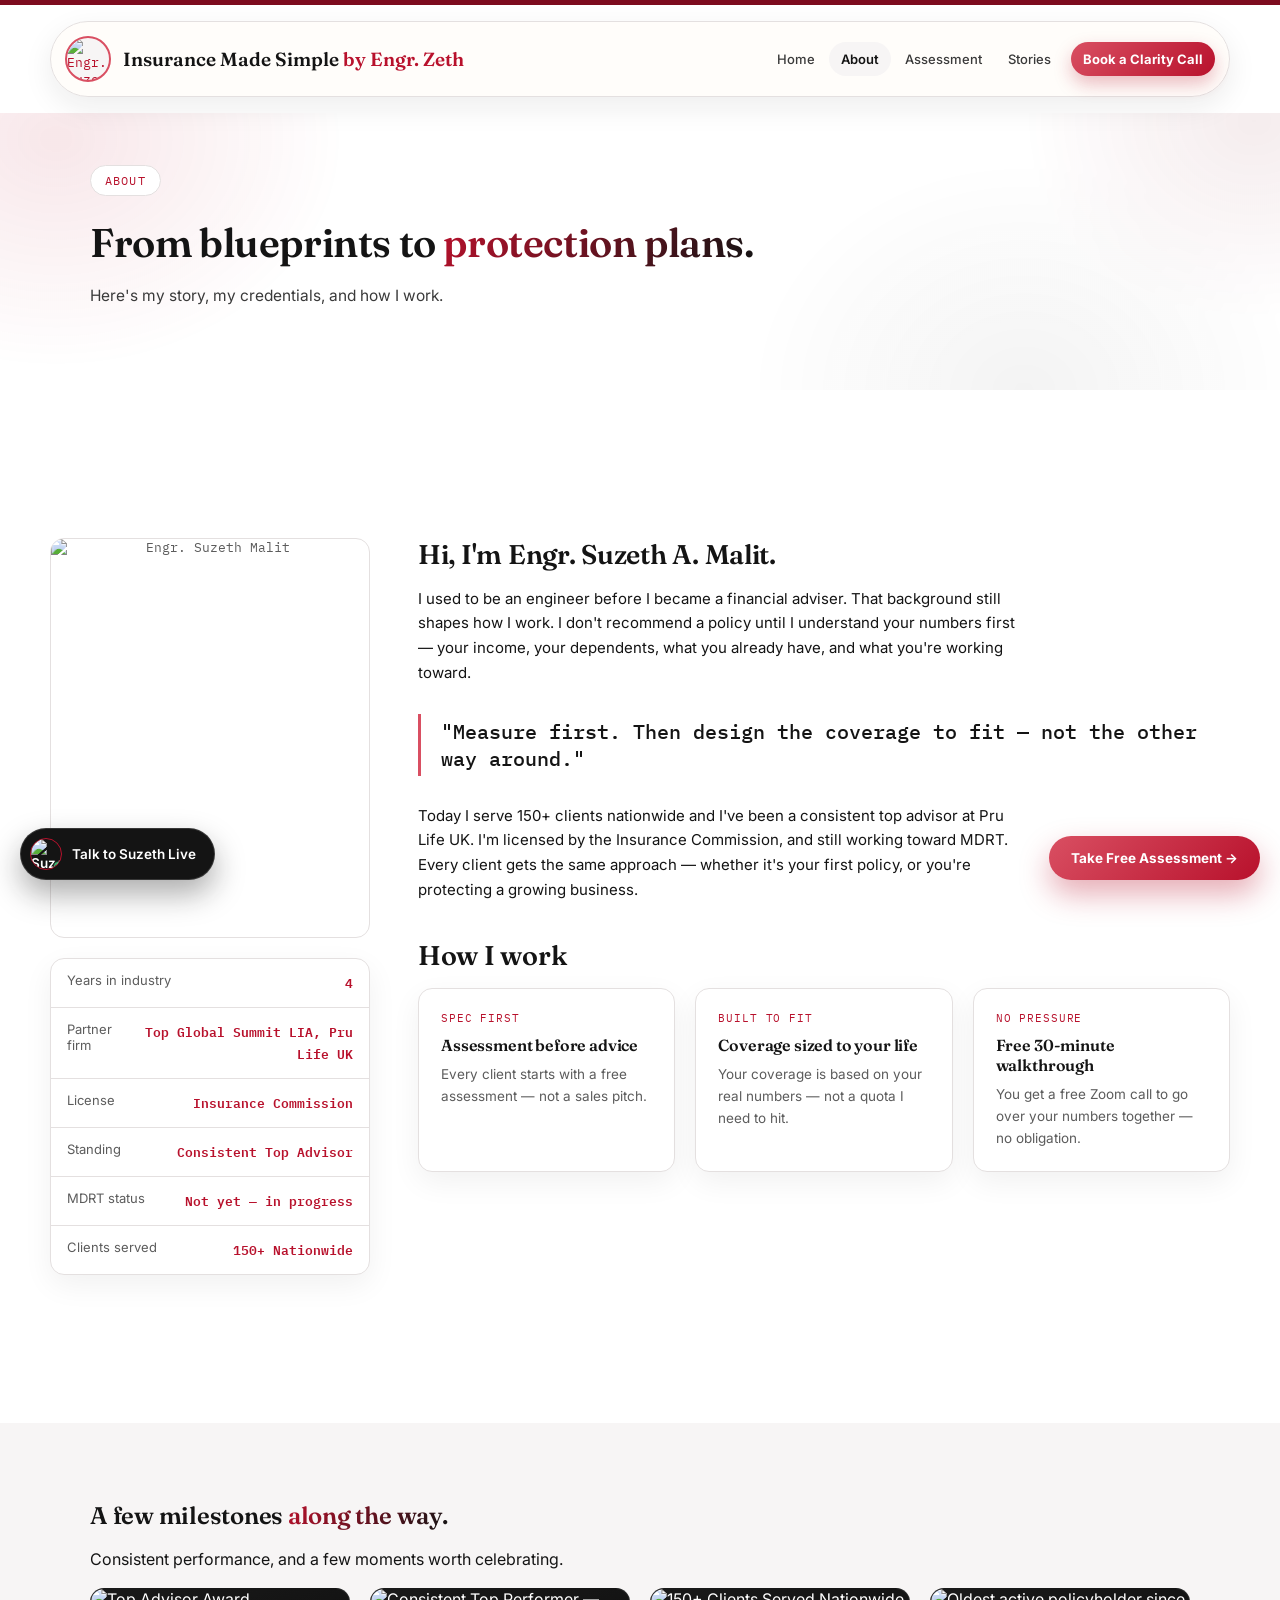
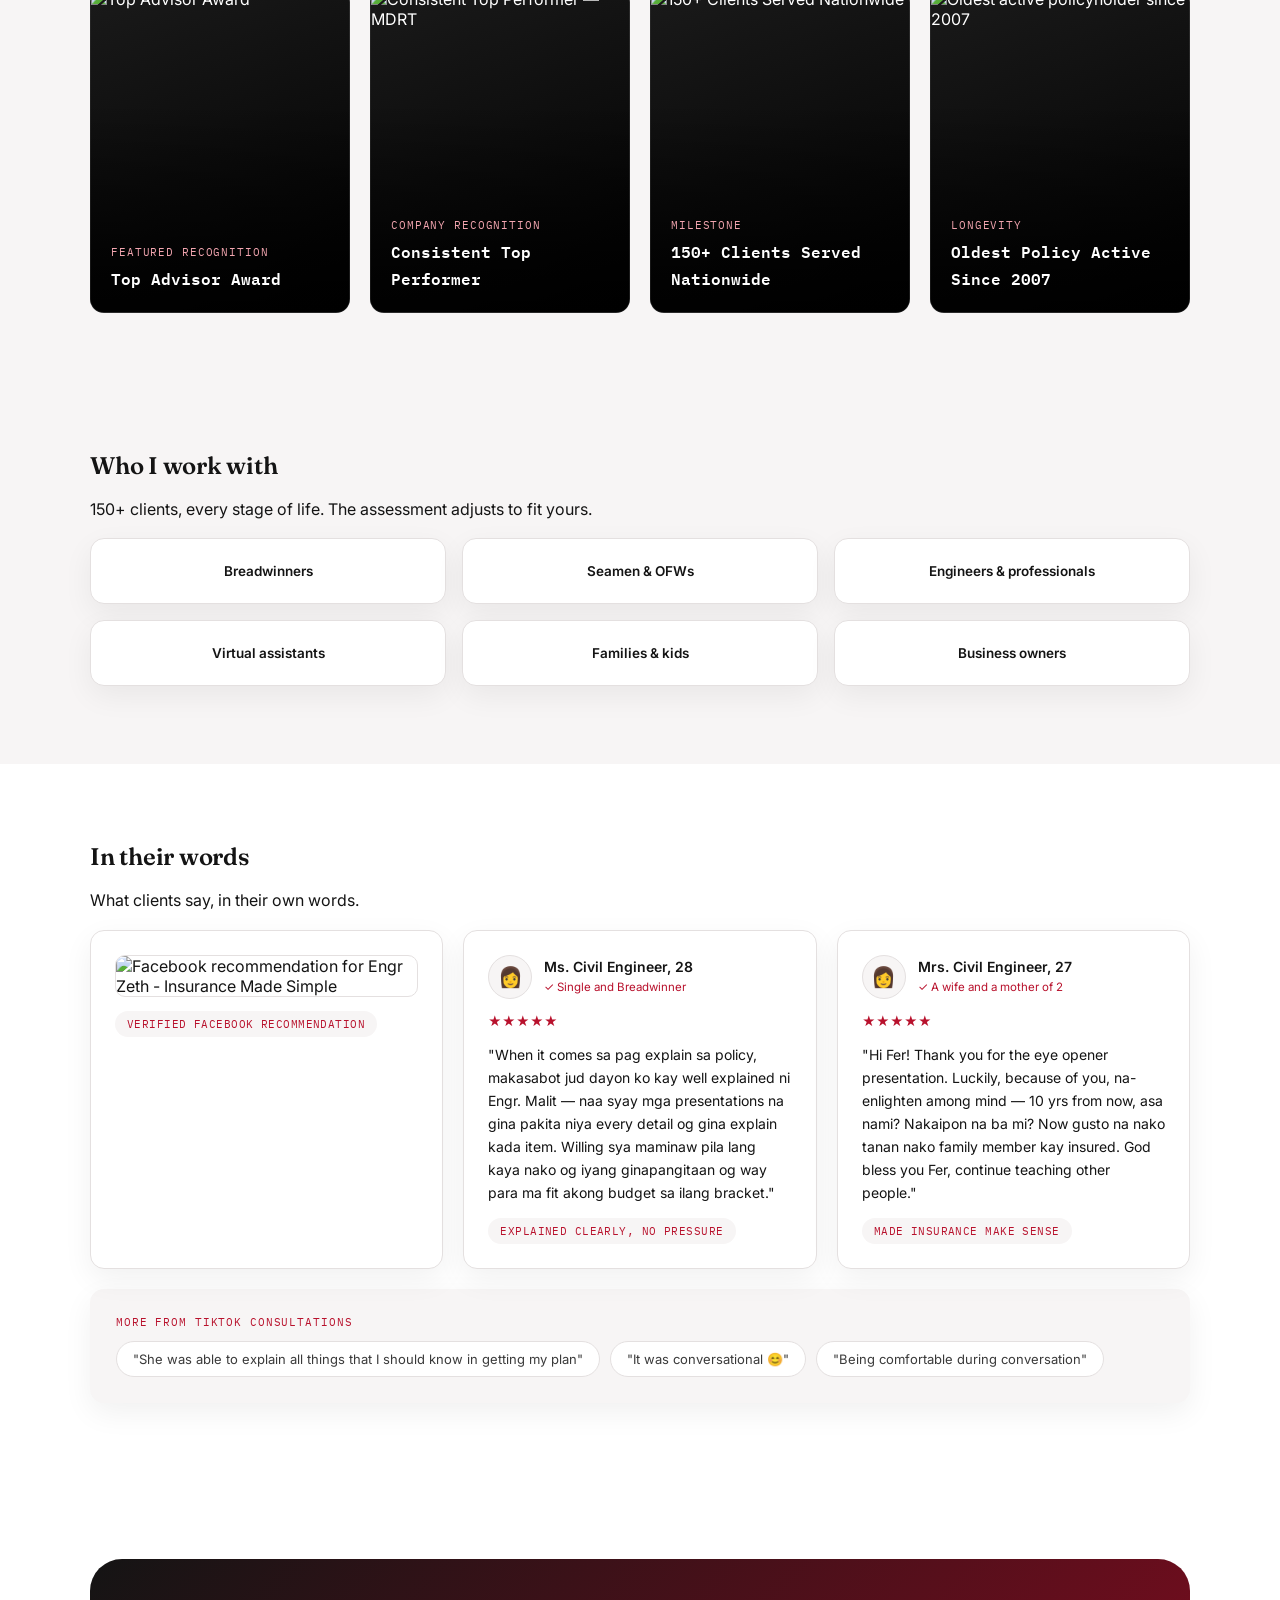
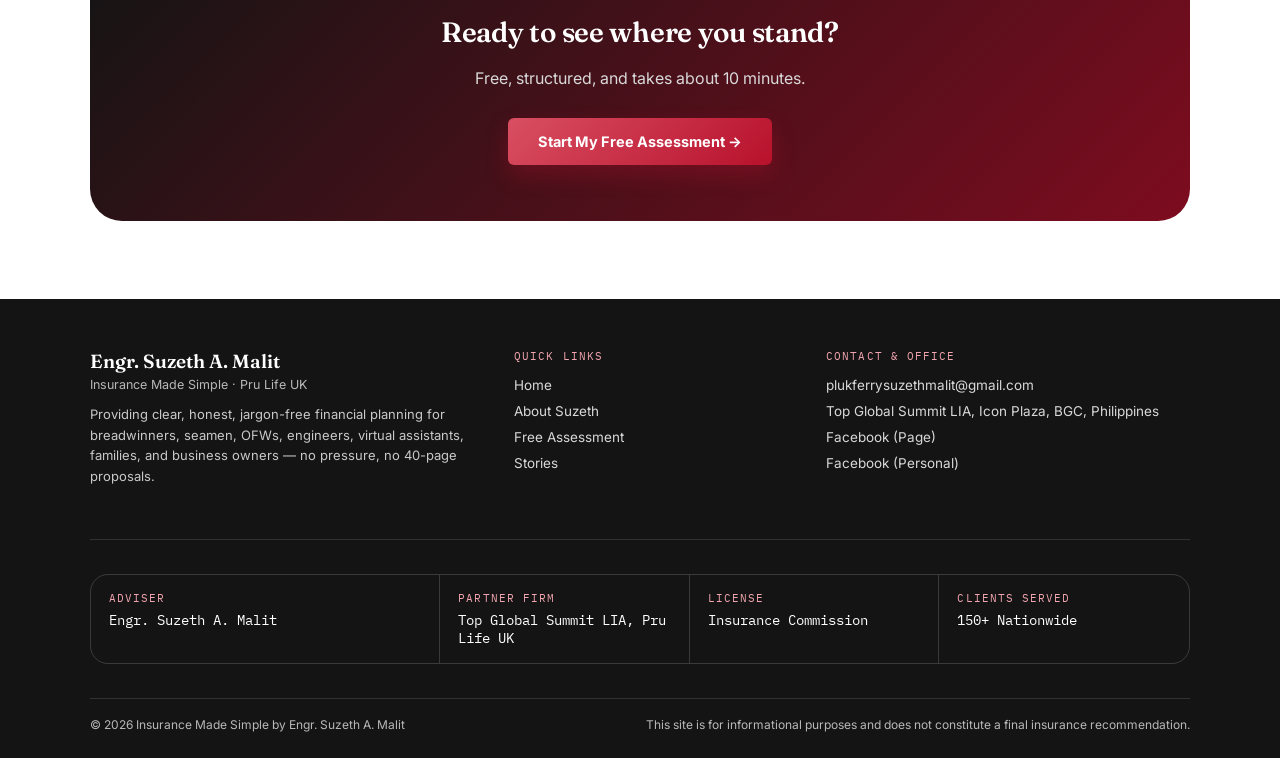
==== about.html @ ee14c5e7 "Main" ====
<!DOCTYPE html>
<html lang="en">
<head>
<meta charset="UTF-8">
<meta name="viewport" content="width=device-width, initial-scale=1.0">
<title>About Engr. Suzeth A. Malit — Insurance Made Simple</title>
<link rel="preconnect" href="https://fonts.googleapis.com">
<link href="https://fonts.googleapis.com/css2?family=Fraunces:opsz,wght@9..144,400;9..144,500;9..144,600;9..144,700&family=Inter:wght@400;500;600;700&family=IBM+Plex+Mono:wght@400;500;600&display=swap" rel="stylesheet">
<link rel="stylesheet" href="styles.css">
<style>
  section.section{padding:78px 0;}
  .page-hero{padding:52px 0 66px 0;}
  .page-hero h1{font-size:40px;margin-bottom:14px;}
  .page-hero p{color:var(--ink-soft);max-width:56ch;font-size:15.5px;}
  .eyebrow-pill{
    display:inline-flex;align-items:center;gap:8px;
    font-family:'IBM Plex Mono',monospace;
    font-size:11.5px;letter-spacing:0.1em;text-transform:uppercase;
    color:var(--tan-deep);
    background:var(--card);
    border:1px solid var(--line);
    padding:7px 14px;border-radius:100px;
    margin-bottom:22px;
  }

  .profile-grid{
    display:grid;
    grid-template-columns:320px 1fr;
    gap:48px;
    padding:70px 0;
  }
  .profile-photo .photo-slot{aspect-ratio:4/5;margin-bottom:20px;}
  .cred-list{
    list-style:none;
    margin:0;padding:0;
    border:1.5px solid var(--line);
    border-radius:var(--radius);
    overflow:hidden;
    background:var(--card);
    box-shadow:0 10px 30px rgba(20,20,20,0.06);
  }
  .cred-list li{
    display:flex;
    justify-content:space-between;
    gap:10px;
    padding:13px 16px;
    border-bottom:1px solid var(--line);
    font-size:13px;
  }
  .cred-list li:last-child{border-bottom:none;}
  .cred-k{color:var(--slate);}
  .cred-v{font-family:'IBM Plex Mono',monospace;color:var(--tan-deep);font-weight:600;text-align:right;}

  .bio h2{font-size:27px;margin-bottom:16px;}
  .bio p{font-size:15px;margin-bottom:16px;max-width:68ch;}
  .pull-quote{
    border-left:3px solid var(--tan);
    padding:4px 0 4px 20px;
    margin:28px 0;
    font-family:'IBM Plex Mono',monospace;
    font-size:20px;
    font-weight:500;
    color:var(--ink);
  }

  .philosophy-grid{
    display:grid;
    grid-template-columns:repeat(3,1fr);
    gap:20px;
    margin-top:10px;
  }
  .phil-card{
    background:var(--card);
    border:1.5px solid var(--line);
    border-radius:var(--radius);
    padding:22px;
    box-shadow:0 10px 30px rgba(20,20,20,0.06);
  }
  .phil-card .lbl{
    font-family:'IBM Plex Mono',monospace;
    font-size:11px;letter-spacing:0.08em;text-transform:uppercase;
    color:var(--tan-deep);margin-bottom:10px;display:block;
  }
  .phil-card h3{font-size:16px;margin-bottom:8px;color:var(--ink);}
  .phil-card p{font-size:13.5px;color:var(--slate);margin:0;}

  .client-base{
    display:grid;
    grid-template-columns:repeat(3,1fr);
    gap:16px;
  }
  .cb-card{
    text-align:center;
    padding:24px 14px;
    border:1.5px solid var(--line);
    border-radius:var(--radius);
    background:var(--card);
    box-shadow:0 10px 30px rgba(20,20,20,0.06);
  }
  .cb-card .cb-label{font-size:13.5px;color:var(--ink);font-weight:600;}

  .testi-grid{
    display:grid;
    grid-template-columns:repeat(3,1fr);
    gap:20px;
  }

  .cta-band{
    background:linear-gradient(135deg, var(--ink), var(--maroon));
    color:#fff;
    padding:56px 0;
    text-align:center;
    border-radius:32px;
  }
  .cta-band h2{color:#fff;font-size:28px;margin-bottom:12px;}
  .cta-band p{color:#D9D9D9;margin-bottom:26px;}
  .cta-wrap{max-width:var(--maxw);margin:0 auto;padding:0 40px;}

  @media (max-width:900px){
    .profile-grid{grid-template-columns:1fr;}
    .profile-photo{max-width:260px;}
    .philosophy-grid{grid-template-columns:1fr;}
    .client-base{grid-template-columns:1fr 1fr;}
    .testi-grid{grid-template-columns:1fr;}
  }

  .ac-img{cursor:zoom-in;transition:transform .2s ease;}
  .ac-img:hover{transform:scale(1.03);}

  .lightbox-overlay{
    position:fixed;inset:0;z-index:9999;
    background:rgba(255,255,255,0.97);
    display:none;align-items:center;justify-content:center;
    padding:32px;cursor:zoom-out;
    opacity:0;transition:opacity .25s ease;
  }
  .lightbox-overlay.open{display:flex;opacity:1;}
  .lightbox-overlay img{
    max-width:min(88vw,720px);max-height:82vh;
    width:auto;height:auto;
    border-radius:12px;border:1.5px solid var(--line);box-shadow:0 30px 70px rgba(20,20,20,0.18);
    transform:scale(0.92);transition:transform .25s cubic-bezier(.16,.84,.44,1);
  }
  .lightbox-overlay.open img{transform:scale(1);}
  .lightbox-close{
    position:absolute;top:20px;right:24px;
    width:40px;height:40px;border-radius:50%;
    background:var(--card);border:1.5px solid var(--line);color:var(--ink);
    display:flex;align-items:center;justify-content:center;
    font-size:18px;cursor:pointer;
  }
</style>
</head>
<body>

<div class="page-transition-wrap" id="pageWrap">

<div class="top-accent"></div>

<nav class="site-nav">
  <div class="wrap">
    <a href="index.html" class="brand-mark">
      <span class="brand-avatar"><img src="images/headshot.jpg" alt="Engr. Suzeth A. Malit"></span>
      <span class="brand-name">Insurance Made Simple <em>by Engr. Zeth</em></span>
    </a>
    <button class="nav-toggle" id="navToggle" aria-label="Menu">&#9776;</button>
    <div class="nav-links" id="navLinks">
      <a href="index.html">Home</a>
      <a href="about.html" class="current">About</a>
      <a href="assessment.html">Assessment</a>
      <a href="stories.html">Stories</a>
      <a href="booking.html" class="nav-cta">Book a Clarity Call</a>
    </div>
  </div>
</nav>

<header class="page-hero blob-bg">
  <div class="wrap">
    <div class="eyebrow-pill">About</div>
    <h1>From blueprints to <span class="grad-heading">protection plans.</span></h1>
    <p>Here's my story, my credentials, and how I work.</p>
  </div>
</header>

<section class="section">
  <div class="wrap profile-grid">
    <div class="profile-photo">
      <div class="photo-slot has-image"><img src="images/headshot.jpg" alt="Engr. Suzeth Malit"></div>
      <ul class="cred-list">
        <li><span class="cred-k">Years in industry</span><span class="cred-v">4</span></li>
        <li><span class="cred-k">Partner firm</span><span class="cred-v">Top Global Summit LIA, Pru Life UK</span></li>
        <li><span class="cred-k">License</span><span class="cred-v">Insurance Commission</span></li>
        <li><span class="cred-k">Standing</span><span class="cred-v">Consistent Top Advisor</span></li>
        <li><span class="cred-k">MDRT status</span><span class="cred-v">Not yet — in progress</span></li>
        <li><span class="cred-k">Clients served</span><span class="cred-v">150+ Nationwide</span></li>
      </ul>
    </div>

    <div class="bio">
      <h2>Hi, I'm Engr. Suzeth A. Malit.</h2>
      <p>I used to be an engineer before I became a financial adviser. That background still shapes how I work. I don't recommend a policy until I understand your numbers first — your income, your dependents, what you already have, and what you're working toward.</p>
      <div class="pull-quote">"Measure first. Then design the coverage to fit — not the other way around."</div>
      <p>Today I serve 150+ clients nationwide and I've been a consistent top advisor at Pru Life UK. I'm licensed by the Insurance Commission, and still working toward MDRT. Every client gets the same approach — whether it's your first policy, or you're protecting a growing business.</p>

      <h2 style="margin-top:36px;">How I work</h2>
      <div class="philosophy-grid">
        <div class="phil-card">
          <span class="lbl">Spec First</span>
          <h3>Assessment before advice</h3>
          <p>Every client starts with a free assessment — not a sales pitch.</p>
        </div>
        <div class="phil-card">
          <span class="lbl">Built To Fit</span>
          <h3>Coverage sized to your life</h3>
          <p>Your coverage is based on your real numbers — not a quota I need to hit.</p>
        </div>
        <div class="phil-card">
          <span class="lbl">No Pressure</span>
          <h3>Free 30-minute walkthrough</h3>
          <p>You get a free Zoom call to go over your numbers together — no obligation.</p>
        </div>
      </div>
    </div>
  </div>
</section>

<section class="section" id="achievements" style="background:var(--cream-2);">
  <div class="wrap">
    <div class="section-head">
      <h2>A few milestones <span class="grad-heading">along the way.</span></h2>
      <p>Consistent performance, and a few moments worth celebrating.</p>
    </div>
    <div class="achieve-grid">
      <div class="achieve-card">
        <img class="ac-img" src="images/award-top-advisor.jpg" alt="Top Advisor Award">
        <div class="ac-overlay"></div>
        <div class="ac-tag">Featured recognition</div>
        <div class="ac-title">Top Advisor Award</div>
      </div>
      <div class="achieve-card">
        <img class="ac-img" src="images/award-top-performer.jpg" alt="Consistent Top Performer — MDRT">
        <div class="ac-overlay"></div>
        <div class="ac-tag">Company recognition</div>
        <div class="ac-title">Consistent Top Performer</div>
      </div>
      <div class="achieve-card">
        <img class="ac-img" src="images/milestone-150-clients.jpg" alt="150+ Clients Served Nationwide">
        <div class="ac-overlay"></div>
        <div class="ac-tag">Milestone</div>
        <div class="ac-title">150+ Clients Served Nationwide</div>
      </div>
      <div class="achieve-card">
        <img class="ac-img" src="images/oldest-policyholder.jpg" alt="Oldest active policyholder since 2007">
        <div class="ac-overlay"></div>
        <div class="ac-tag">Longevity</div>
        <div class="ac-title">Oldest Policy Active Since 2007</div>
      </div>
    </div>
  </div>
</section>

<section class="section" style="background:var(--cream-2);padding-top:60px;">
  <div class="wrap">
    <div class="section-head">
      <h2>Who I work with</h2>
      <p>150+ clients, every stage of life. The assessment adjusts to fit yours.</p>
    </div>
    <div class="client-base">
      <div class="cb-card"><div class="cb-label">Breadwinners</div></div>
      <div class="cb-card"><div class="cb-label">Seamen &amp; OFWs</div></div>
      <div class="cb-card"><div class="cb-label">Engineers &amp; professionals</div></div>
      <div class="cb-card"><div class="cb-label">Virtual assistants</div></div>
      <div class="cb-card"><div class="cb-label">Families &amp; kids</div></div>
      <div class="cb-card"><div class="cb-label">Business owners</div></div>
    </div>
  </div>
</section>

<section class="section">
  <div class="wrap">
    <div class="section-head">
      <h2>In their words</h2>
      <p>What clients say, in their own words.</p>
    </div>
    <div class="testi-grid">
      <div class="testi-card">
        <img src="images/client-review-1.png" alt="Facebook recommendation for Engr Zeth - Insurance Made Simple" style="width:100%;border-radius:10px;margin-bottom:14px;border:1px solid var(--line);">
        <span class="testi-tag">Verified Facebook recommendation</span>
      </div>
      <div class="testi-card">
        <div class="testi-head">
          <div class="testi-avatar"></div>
          <div><div class="testi-name">Ms. Civil Engineer, 28</div><div class="testi-verified">✓ Single and Breadwinner</div></div>
        </div>
        <div class="testi-stars">★★★★★</div>
        <p>"When it comes sa pag explain sa policy, makasabot jud dayon ko kay well explained ni Engr. Malit — naa syay mga presentations na gina pakita niya every detail og gina explain kada item. Willing sya maminaw pila lang kaya nako og iyang ginapangitaan og way para ma fit akong budget sa ilang bracket."</p>
        <span class="testi-tag">Explained clearly, no pressure</span>
      </div>
      <div class="testi-card">
        <div class="testi-head">
          <div class="testi-avatar"></div>
          <div><div class="testi-name">Mrs. Civil Engineer, 27</div><div class="testi-verified">✓ A wife and a mother of 2</div></div>
        </div>
        <div class="testi-stars">★★★★★</div>
        <p>"Hi Fer! Thank you for the eye opener presentation. Luckily, because of you, na-enlighten among mind — 10 yrs from now, asa nami? Nakaipon na ba mi? Now gusto na nako tanan nako family member kay insured. God bless you Fer, continue teaching other people."</p>
        <span class="testi-tag">Made insurance make sense</span>
      </div>
    </div>
    <div class="card" style="margin-top:20px;background:var(--cream-2);border:none;">
      <div style="font-family:'IBM Plex Mono',monospace;font-size:11px;letter-spacing:0.08em;text-transform:uppercase;color:var(--tan-deep);margin-bottom:12px;">More from TikTok consultations</div>
      <div style="display:flex;flex-wrap:wrap;gap:10px;">
        <span style="font-size:13px;color:var(--ink-soft);background:#fff;border:1px solid var(--line);padding:9px 16px;border-radius:100px;">"She was able to explain all things that I should know in getting my plan"</span>
        <span style="font-size:13px;color:var(--ink-soft);background:#fff;border:1px solid var(--line);padding:9px 16px;border-radius:100px;">"It was conversational 😊"</span>
        <span style="font-size:13px;color:var(--ink-soft);background:#fff;border:1px solid var(--line);padding:9px 16px;border-radius:100px;">"Being comfortable during conversation"</span>
      </div>
    </div>
  </div>
</section>

<section class="section">
  <div class="cta-wrap">
    <div class="cta-band">
      <div class="wrap" style="padding:0 24px;">
        <h2>Ready to see where you stand?</h2>
        <p>Free, structured, and takes about 10 minutes.</p>
        <a href="assessment.html" class="btn btn-gold">Start My Free Assessment →</a>
      </div>
    </div>
  </div>
</section>

<footer class="title-block">
  <div class="wrap">
    <div class="footer-columns">
      <div class="footer-col">
        <div class="footer-brand">Engr. Suzeth A. Malit</div>
        <div class="footer-role">Insurance Made Simple &middot; Pru Life UK</div>
        <p class="footer-blurb">Providing clear, honest, jargon-free financial planning for breadwinners, seamen, OFWs, engineers, virtual assistants, families, and business owners &mdash; no pressure, no 40-page proposals.</p>
      </div>
      <div class="footer-col">
        <div class="footer-col-title">Quick Links</div>
        <a href="index.html">Home</a>
        <a href="about.html">About Suzeth</a>
        <a href="assessment.html">Free Assessment</a>
        <a href="stories.html">Stories</a>
      </div>
      <div class="footer-col">
        <div class="footer-col-title">Contact &amp; Office</div>
        <div class="footer-contact-line"><a href="mailto:plukferrysuzethmalit@gmail.com" style="margin:0;display:inline;color:#D9D9D9;">plukferrysuzethmalit@gmail.com</a></div>
        <div class="footer-contact-line">Top Global Summit LIA, Icon Plaza, BGC, Philippines</div>
        <div class="footer-contact-line"><a href="https://www.facebook.com/pruengrsuzeth/" target="_blank" style="margin:0;display:inline;color:#D9D9D9;">Facebook (Page)</a></div>
        <div class="footer-contact-line"><a href="https://www.facebook.com/suzethmalit/" target="_blank" style="margin:0;display:inline;color:#D9D9D9;">Facebook (Personal)</a></div>
      </div>
    </div>
    <div class="tb-grid">
      <div class="tb-cell"><div class="tb-k">Adviser</div><div class="tb-v">Engr. Suzeth A. Malit</div></div>
      <div class="tb-cell"><div class="tb-k">Partner Firm</div><div class="tb-v">Top Global Summit LIA, Pru Life UK</div></div>
      <div class="tb-cell"><div class="tb-k">License</div><div class="tb-v">Insurance Commission</div></div>
      <div class="tb-cell"><div class="tb-k">Clients Served</div><div class="tb-v">150+ Nationwide</div></div>
    </div>
    <div class="site-footer-bottom">
      <span>© <span id="year"></span> Insurance Made Simple by Engr. Suzeth A. Malit</span>
      <span>This site is for informational purposes and does not constitute a final insurance recommendation.</span>
    </div>
  </div>
</footer>

<script>
document.addEventListener('DOMContentLoaded', function(){

  document.getElementById('year').textContent = new Date().getFullYear();
  document.getElementById('navToggle').addEventListener('click', ()=>{
    document.getElementById('navLinks').classList.toggle('open');
  });

  (function initLightbox(){
    const overlay = document.getElementById('lightboxOverlay');
    const lbImg = document.getElementById('lightboxImg');
    document.querySelectorAll('.ac-img').forEach(img=>{
      img.addEventListener('click', ()=>{
        lbImg.src = img.src;
        lbImg.alt = img.alt;
        overlay.classList.add('open');
      });
    });
    function closeLightbox(){ overlay.classList.remove('open'); }
    overlay.addEventListener('click', closeLightbox);
    document.getElementById('lightboxClose').addEventListener('click', (e)=>{ e.stopPropagation(); closeLightbox(); });
    document.addEventListener('keydown', (e)=>{ if (e.key === 'Escape') closeLightbox(); });
  })();

(function pageTransitions(){
  const wrap = document.getElementById('pageWrap');
  if (!wrap) return;
  requestAnimationFrame(()=>{ wrap.classList.add('page-in'); });

  document.querySelectorAll('a[href$=".html"], a[href*=".html#"]').forEach(link=>{
    link.addEventListener('click', function(e){
      if (e.defaultPrevented) return;
      if (e.metaKey || e.ctrlKey || e.shiftKey || e.altKey) return;
      if (link.target === '_blank') return;
      const href = link.getAttribute('href');
      if (!href || href.indexOf('http') === 0) return;
      e.preventDefault();
      wrap.classList.remove('page-in');
      wrap.classList.add('page-out');
      setTimeout(()=>{ window.location.href = href; }, 220);
    });
  });
})();

});
</script>

</div>

<div class="lightbox-overlay" id="lightboxOverlay">
  <button class="lightbox-close" id="lightboxClose" aria-label="Close">✕</button>
  <img id="lightboxImg" src="" alt="">
</div>

<!-- Floating live-chat button. Default links to the booking page;
     replace href below with a Messenger/WhatsApp/Tawk.to link once you have one. -->
<a href="assessment.html" class="assessment-float">Take Free Assessment →</a>

<a href="booking.html" class="chat-float">
  <span class="cf-avatar"><img src="images/headshot.jpg" alt="Suzeth"><span class="cf-dot"></span></span>
  Talk to Suzeth Live
</a>

</body>
</html>
---- styles.css ----
/* ============================================================
   INSURANCE MADE SIMPLE — by Engr. Zeth
   Shared design system — warm cream & tan, soft rounded, pill UI
   ============================================================ */

:root{
  /* base surface */
  --cream:#FFFFFF;
  --cream-2:#F7F5F5;
  --card:#FFFFFF;

  /* text / brand */
  --ink:#141414;          /* black — headings/body, dark blocks */
  --ink-soft:#3A3A3A;     /* secondary heading tone */
  --tan:#D94F62;          /* light gradient end / accents */
  --tan-deep:#B8112C;     /* red — primary accent, buttons, tabs */
  --gold:#B8112C;
  --gold-light:#F2A5AF;
  --maroon:#7D0C1F;       /* top accent bar, deep red */
  --teal:#3A3A3A;         /* used sparingly for "ok" states — kept neutral */
  --teal-deep:#141414;

  --charcoal:#141414;
  --slate:#5C5C5C;
  --line:#E4E0E0;
  --white:#FFFFFF;
  --danger:#7D0C1F;
  --radius:14px;
  --maxw:1180px;
}

*{box-sizing:border-box;}
html{scroll-behavior:smooth;}
body{
  margin:0;
  background:var(--cream);
  color:var(--charcoal);
  font-family:'Inter',sans-serif;
  -webkit-font-smoothing:antialiased;
}
h1,h2,h3,.display{
  font-family:'Fraunces',serif;
  font-weight:600;
  letter-spacing:-0.01em;
  color:var(--ink);
  margin:0;
}
.grad-heading{
  background:linear-gradient(120deg, var(--tan-deep) 0%, var(--ink) 100%);
  -webkit-background-clip:text;
  background-clip:text;
  color:transparent;
}
p{line-height:1.65;color:var(--charcoal);}
a{color:inherit;text-decoration:none;}
.mono{font-family:'IBM Plex Mono',monospace;}
img{max-width:100%;display:block;}
button{font-family:inherit;cursor:pointer;}

.wrap{max-width:var(--maxw);margin:0 auto;padding:0 40px;}
@media (max-width:720px){.wrap{padding:0 22px;}}

/* ---------- Top accent bar ---------- */
.top-accent{height:5px;background:var(--maroon);}

/* ---------- Nav ---------- */
.site-nav{
  position:sticky;top:5px;z-index:50;
  background:transparent;
  padding:16px 0;
}
.site-nav .wrap{
  display:flex;
  align-items:center;
  justify-content:space-between;
  background:rgba(255,253,249,0.85);
  backdrop-filter:blur(10px);
  border:1px solid var(--line);
  border-radius:100px;
  height:76px;
  padding:0 14px 0 14px;
  box-shadow:0 10px 30px rgba(20,20,20,0.08);
}
.brand-mark{
  display:flex;
  align-items:center;
  gap:12px;
  color:var(--ink);
}
.brand-avatar{
  width:46px;height:46px;
  border-radius:50%;
  background:var(--cream-2);
  border:2px solid var(--tan);
  display:flex;align-items:center;justify-content:center;
  font-family:'IBM Plex Mono',monospace;
  font-size:13px;
  color:var(--tan-deep);
  overflow:hidden;
  flex-shrink:0;
}
.brand-avatar img{width:100%;height:100%;object-fit:cover;object-position:50% 12%;}
.brand-mark .brand-name{
  font-family:'Fraunces',serif;
  font-size:19px;
  font-weight:600;
  color:var(--ink);
}
.brand-mark .brand-name em{
  font-style:normal;
  color:var(--tan-deep);
}
.nav-links{
  display:flex;
  align-items:center;
  gap:2px;
}
.nav-links a{
  font-size:13px;
  font-weight:500;
  color:var(--ink-soft);
  padding:9px 12px;
  border-radius:100px;
  transition:background .15s ease, color .15s ease;
}
.nav-links a:hover{background:var(--cream-2);color:var(--ink);}
.nav-links a.current{background:var(--cream-2);color:var(--ink);font-weight:600;}
.nav-cta{
  background:linear-gradient(135deg, var(--tan), var(--tan-deep)) !important;
  color:#fff !important;
  font-weight:700 !important;
  margin-left:6px;
  box-shadow:0 8px 18px rgba(184,17,44,0.28);
}
.nav-cta:hover{filter:brightness(1.06);}
.nav-toggle{display:none;}

/* ---------- Dropdown nav items ---------- */
.nav-dropdown{position:relative;display:inline-flex;}
.nav-dropdown-trigger{
  display:inline-flex;align-items:center;gap:5px;
  font-size:13px;font-weight:500;color:var(--ink-soft);
  padding:9px 12px;border-radius:100px;
  background:none;border:none;cursor:pointer;font-family:inherit;
  transition:background .15s ease, color .15s ease;
}
.nav-dropdown-trigger:hover{background:var(--cream-2);color:var(--ink);}
.nav-dropdown.open .nav-dropdown-trigger{background:var(--cream-2);color:var(--ink);}
.nav-caret{font-size:9px;transition:transform .15s ease;}
.nav-dropdown.open .nav-caret{transform:rotate(180deg);}
.nav-dropdown-menu{
  position:absolute;top:100%;left:0;margin-top:8px;
  background:var(--card);border:1px solid var(--line);border-radius:14px;
  box-shadow:0 16px 34px rgba(20,20,20,0.16);
  min-width:200px;padding:6px;
  display:none;z-index:90;
}
.nav-dropdown.open .nav-dropdown-menu{display:block;}
.nav-dropdown-menu a{
  display:block;padding:10px 13px;border-radius:8px;
  font-size:13.5px;color:var(--ink-soft);
}
.nav-dropdown-menu a:hover{background:var(--cream-2);color:var(--ink);}

@media (max-width:1080px){
  .nav-dropdown{display:block;width:100%;}
  .nav-dropdown-menu{
    position:static;box-shadow:none;border:none;background:var(--cream-2);
    margin-top:2px;margin-bottom:4px;display:none;
  }
  .nav-dropdown.open .nav-dropdown-menu{display:block;}
  .nav-dropdown-trigger{width:100%;justify-content:space-between;padding:12px 14px;}
}

@media (max-width:1080px){
  .nav-links{
    position:fixed;top:97px;left:20px;right:20px;
    background:var(--card);
    flex-direction:column;
    align-items:stretch;
    padding:10px;
    display:none;
    border-radius:20px;
    border:1px solid var(--line);
    box-shadow:0 14px 30px rgba(20,20,20,0.14);
  }
  .nav-links.open{display:flex;}
  .nav-links a{padding:12px 14px;}
  .nav-toggle{
    display:flex;
    background:transparent;border:none;color:var(--ink);
    font-size:22px;
    padding:6px;
  }
}

/* ---------- Soft blob backdrop (hero) ---------- */
.blob-bg{
  position:relative;
  overflow:hidden;
}
.blob-bg::before{
  content:"";
  position:absolute;inset:-10% -10% auto -10%;
  height:130%;
  background:
    radial-gradient(ellipse 480px 380px at 12% 15%, rgba(184,17,44,0.10), transparent 60%),
    radial-gradient(ellipse 420px 360px at 90% 10%, rgba(125,12,31,0.08), transparent 55%),
    radial-gradient(ellipse 500px 420px at 75% 85%, rgba(20,20,20,0.05), transparent 55%);
  filter:blur(6px);
  pointer-events:none;
  z-index:0;
}
.blob-bg > *{position:relative;z-index:1;}

/* ---------- Measurement / section divider ---------- */
.measure-divider{
  display:flex;
  align-items:center;
  gap:14px;
  margin:0 0 18px 0;
  color:var(--slate);
}
.measure-divider .tick{width:8px;height:1px;background:var(--slate);}
.measure-divider .lbl{
  font-family:'IBM Plex Mono',monospace;
  font-size:11.5px;letter-spacing:0.1em;text-transform:uppercase;
  color:var(--tan-deep);
  font-weight:600;
}
.measure-divider .rule{flex:1;height:1px;background:var(--line);}

/* ---------- Buttons ---------- */
.btn{
  display:inline-flex;
  align-items:center;
  gap:8px;
  border-radius:6px;
  padding:15px 30px;
  font-size:14.5px;
  font-weight:700;
  border:none;
  transition:transform .12s ease, filter .15s ease, background .15s ease;
}
.btn:active{transform:scale(0.98);}
.btn-gold{background:linear-gradient(135deg, var(--tan), var(--tan-deep));color:#fff;box-shadow:0 10px 22px rgba(184,17,44,0.3);}
.btn-gold:hover{filter:brightness(1.06);}
.btn-outline{background:var(--card);color:var(--ink);border:1.5px solid var(--line);}
.btn-outline:hover{border-color:var(--tan-deep);}
.btn-ink{background:var(--ink);color:#fff;}
.btn-ink:hover{background:var(--ink-soft);}

/* ---------- Spec / stat strip ---------- */
.spec-strip{
  display:grid;
  grid-template-columns:repeat(4,1fr);
  border:1px solid var(--line);
  border-radius:var(--radius);
  background:var(--card);
  overflow:hidden;
  box-shadow:0 10px 30px rgba(20,20,20,0.06);
}
.spec-item{
  padding:24px 20px;
  border-right:1px solid var(--line);
}
.spec-item:last-child{border-right:none;}
.spec-num{
  font-family:'IBM Plex Mono',monospace;
  font-size:28px;
  font-weight:600;
  color:var(--tan-deep);
}
.spec-label{
  font-size:12px;
  color:var(--slate);
  text-transform:uppercase;
  letter-spacing:0.06em;
  margin-top:4px;
}
@media (max-width:760px){
  .spec-strip{grid-template-columns:repeat(2,1fr);}
  .spec-item:nth-child(2){border-right:none;}
}

/* ---------- Cards ---------- */
.card{
  background:var(--card);
  border:1.5px solid var(--line);
  border-radius:var(--radius);
  padding:26px;
  box-shadow:0 10px 30px rgba(20,20,20,0.06);
}

/* ---------- Photo placeholder ---------- */
.photo-slot{
  border:1.5px dashed rgba(20,20,20,0.28);
  border-radius:var(--radius);
  display:flex;
  align-items:center;
  justify-content:center;
  color:var(--slate);
  font-family:'IBM Plex Mono',monospace;
  font-size:12.5px;
  text-align:center;
  padding:20px;
  background:var(--cream-2);
}
.photo-slot.has-image{
  border:1.5px solid var(--line);
  background:none;
  padding:0;
  overflow:hidden;
}
.photo-slot.has-image img{
  width:100%;height:100%;
  object-fit:cover;
  display:block;
}

/* ---------- Achievement cards ---------- */
.achieve-grid{
  display:grid;
  grid-template-columns:repeat(4,1fr);
  gap:20px;
}
.achieve-card{
  aspect-ratio:4/5;
  border-radius:var(--radius);
  background:linear-gradient(160deg, #1a1a1a, #000000);
  color:#fff;
  padding:20px;
  display:flex;
  flex-direction:column;
  justify-content:flex-end;
  position:relative;
  overflow:hidden;
  border:1px solid rgba(255,255,255,0.08);
}
.achieve-card .ac-placeholder{
  position:absolute;inset:0;
  display:flex;align-items:center;justify-content:center;
  font-family:'IBM Plex Mono',monospace;
  font-size:12px;
  color:rgba(255,255,255,0.35);
  text-align:center;
  padding:20px;
  letter-spacing:0.04em;
}
.achieve-card .ac-img{
  position:absolute;inset:0;
  width:100%;height:100%;
  object-fit:cover;
}
.achieve-card .ac-overlay{
  position:absolute;inset:0;
  background:linear-gradient(180deg, rgba(0,0,0,0) 35%, rgba(0,0,0,0.88) 100%);
}
.achieve-card .ac-tag{
  position:relative;
  font-family:'IBM Plex Mono',monospace;
  font-size:11px;
  letter-spacing:0.08em;
  text-transform:uppercase;
  color:var(--gold-light);
  margin-bottom:6px;
}
.achieve-card .ac-title{
  position:relative;
  font-family:'IBM Plex Mono',monospace;
  font-size:16px;
  font-weight:600;
  color:#fff;
}

/* ---------- Testimonial cards ---------- */
.testi-card{
  background:var(--card);
  border:1.5px solid var(--line);
  border-radius:var(--radius);
  padding:24px;
  position:relative;
  box-shadow:0 10px 30px rgba(20,20,20,0.06);
}
.testi-head{
  display:flex;
  align-items:center;
  gap:12px;
  margin-bottom:14px;
}
.testi-avatar{
  width:44px;height:44px;
  border-radius:50%;
  background:var(--cream-2);
  border:1.5px solid var(--line);
  flex-shrink:0;
  overflow:hidden;
  display:flex;align-items:center;justify-content:center;
  font-size:20px;
}
.testi-avatar::before{
  content:"👩";
}
.testi-avatar img{width:100%;height:100%;object-fit:cover;}
.testi-name{font-size:14px;font-weight:600;color:var(--ink);}
.testi-verified{
  display:inline-flex;align-items:center;gap:4px;
  font-size:11.5px;color:var(--tan-deep);
  margin-top:2px;
}
.testi-stars{color:var(--gold);font-size:13px;margin-bottom:10px;}
.testi-card p{font-size:14px;color:var(--charcoal);margin-bottom:14px;}
.testi-tag{
  display:inline-block;
  font-family:'IBM Plex Mono',monospace;
  font-size:11px;
  letter-spacing:0.04em;
  text-transform:uppercase;
  color:var(--tan-deep);
  background:var(--cream-2);
  padding:6px 12px;
  border-radius:100px;
}
.testi-placeholder p{color:var(--slate);}

/* ---------- Rating badge ---------- */
.rating-badge{
  background:var(--card);
  border:1.5px solid var(--line);
  border-radius:var(--radius);
  padding:18px 22px;
  display:flex;
  align-items:center;
  gap:14px;
  box-shadow:0 10px 30px rgba(20,20,20,0.06);
}
.rating-badge .rb-num{font-family:'IBM Plex Mono',monospace;font-size:30px;font-weight:600;color:var(--ink);}
.rating-badge .rb-stars{color:var(--gold);font-size:15px;}
.rating-badge .rb-label{font-size:12.5px;color:var(--slate);}

/* ---------- Contact / connect cards ---------- */
.connect-band{
  background:linear-gradient(135deg, var(--cream-2), var(--cream));
  border:1.5px solid var(--line);
  border-radius:var(--radius);
  padding:34px;
  display:flex;
  justify-content:space-between;
  align-items:center;
  gap:24px;
  flex-wrap:wrap;
}
.connect-cards{display:flex;gap:14px;flex-wrap:wrap;}
.connect-card{
  background:var(--card);
  border:1.5px solid var(--line);
  border-radius:16px;
  padding:12px 18px;
  display:flex;
  align-items:center;
  gap:12px;
  min-width:230px;
}
.connect-card .cc-icon{
  width:34px;height:34px;
  border-radius:50%;
  background:var(--cream-2);
  display:flex;align-items:center;justify-content:center;
  font-size:15px;
  flex-shrink:0;
}
.connect-card .cc-label{font-size:11px;color:var(--slate);letter-spacing:0.06em;text-transform:uppercase;}
.connect-card .cc-value{font-size:13.5px;font-weight:600;color:var(--ink);}

/* ---------- Footer (title block reworked to match warm palette) ---------- */
.title-block{
  background:var(--ink);
  color:#F2F2F2;
  padding:50px 0 0 0;
}
.tb-grid{
  display:grid;
  grid-template-columns:1.4fr 1fr 1fr 1fr;
  border:1px solid rgba(255,255,255,0.16);
  border-radius:18px;
  overflow:hidden;
  margin-bottom:34px;
}
.tb-cell{
  padding:16px 18px;
  border-right:1px solid rgba(255,255,255,0.16);
}
.tb-cell:last-child{border-right:none;}
.tb-k{
  font-family:'IBM Plex Mono',monospace;
  font-size:10.5px;
  letter-spacing:0.1em;
  text-transform:uppercase;
  color:var(--gold-light);
  margin-bottom:6px;
}
.tb-v{
  font-family:'IBM Plex Mono',monospace;
  font-size:14px;
  color:#fff;
}
.site-footer-bottom{
  border-top:1px solid rgba(255,255,255,0.12);
  padding:18px 0 26px 0;
  display:flex;
  justify-content:space-between;
  flex-wrap:wrap;
  gap:10px;
  font-size:12px;
  color:#B8B8B8;
}
@media (max-width:820px){
  .tb-grid{grid-template-columns:1fr 1fr;}
  .tb-cell:nth-child(2n){border-right:none;}
  .tb-cell:nth-child(n+3){border-top:1px solid rgba(255,255,255,0.16);}
}

/* ---------- Rich footer columns ---------- */
.footer-columns{
  display:grid;
  grid-template-columns:1.4fr 1fr 1.3fr;
  gap:32px;
  padding-bottom:40px;
  border-bottom:1px solid rgba(255,255,255,0.12);
  margin-bottom:34px;
}
.footer-col-title{
  font-family:'IBM Plex Mono',monospace;
  font-size:11px;
  letter-spacing:0.1em;
  text-transform:uppercase;
  color:var(--gold-light);
  margin-bottom:14px;
}
.footer-brand{
  font-family:'Fraunces',serif;
  font-size:19px;
  font-weight:600;
  color:#fff;
  margin-bottom:4px;
}
.footer-role{
  font-size:12.5px;
  color:#B8B8B8;
  margin-bottom:12px;
}
.footer-blurb{
  font-size:13px;
  color:#C9C9C9;
  line-height:1.6;
  margin:0;
}
.footer-col a{
  display:block;
  font-size:13.5px;
  color:#D9D9D9;
  margin-bottom:10px;
}
.footer-col a:hover{color:var(--gold-light);}
.footer-col p{
  font-size:13px;
  color:#C9C9C9;
  line-height:1.6;
  margin:0 0 12px 0;
}
.footer-col .footer-contact-line{
  font-size:13.5px;
  color:#D9D9D9;
  margin-bottom:10px;
}
@media (max-width:900px){
  .footer-columns{grid-template-columns:1fr 1fr;}
}
@media (max-width:560px){
  .footer-columns{grid-template-columns:1fr;}
}

/* ---------- Floating "talk live" chat button ---------- */
.chat-float{
  position:fixed;
  left:20px;bottom:20px;
  z-index:80;
  display:flex;
  align-items:center;
  gap:10px;
  background:var(--ink);
  color:#fff;
  border:1.5px solid rgba(255,255,255,0.15);
  border-radius:100px;
  padding:9px 18px 9px 9px;
  box-shadow:0 14px 30px rgba(20,20,20,0.35);
  font-size:13.5px;
  font-weight:600;
  transition:transform .15s ease, background .15s ease;
}
.chat-float:hover{background:#000;transform:translateY(-2px);}
.chat-float .cf-avatar{
  width:32px;height:32px;
  border-radius:50%;
  overflow:hidden;
  position:relative;
  flex-shrink:0;
  border:1.5px solid var(--tan-deep);
}
.chat-float .cf-avatar img{width:100%;height:100%;object-fit:cover;object-position:50% 12%;display:block;}
.chat-float .cf-dot{
  position:absolute;
  bottom:-1px;right:-1px;
  width:9px;height:9px;
  border-radius:50%;
  background:#3CB371;
  border:1.5px solid var(--ink);
}
@media (max-width:600px){
  .chat-float{left:14px;bottom:14px;padding:8px 14px 8px 8px;font-size:12.5px;}
  .chat-float .cf-avatar{width:28px;height:28px;}
}

/* ---------- Sticky "Take Free Assessment" button ---------- */
.assessment-float{
  position:fixed;
  right:20px;bottom:20px;
  z-index:80;
  display:flex;
  align-items:center;
  gap:8px;
  background:linear-gradient(135deg, var(--tan), var(--tan-deep));
  color:#fff;
  border:none;
  border-radius:100px;
  padding:14px 22px;
  box-shadow:0 14px 30px rgba(184,17,44,0.35);
  font-size:13.5px;
  font-weight:700;
  transition:transform .15s ease;
}
.assessment-float:hover{transform:translateY(-2px);}
@media (max-width:600px){
  .assessment-float{right:14px;bottom:14px;padding:12px 18px;font-size:12.5px;}
}

/* ---------- Hesitation / objection-breaking section ---------- */
.hesitation-section{
  background:var(--white);
  border:1.5px solid var(--line);
  color:var(--charcoal);
  border-radius:20px;
  padding:48px 40px;
}
.hesitation-section .hs-eyebrow{
  font-family:'IBM Plex Mono',monospace;
  font-size:11.5px;
  letter-spacing:0.12em;
  text-transform:uppercase;
  color:var(--tan-deep);
  margin-bottom:16px;
}
.hesitation-section h2{
  color:var(--ink);
  font-size:30px;
  line-height:1.25;
  margin-bottom:6px;
  max-width:20ch;
}
.hesitation-section h2 em{
  font-style:normal;
  color:var(--tan-deep);
}
.hesitation-section .hs-sub{
  font-size:13.5px;
  color:var(--slate);
  margin-bottom:24px;
}
.hs-quote-list{
  display:flex;
  flex-direction:column;
  gap:10px;
  margin-bottom:26px;
}
.hs-quote{
  background:var(--cream-2);
  border:1px solid var(--line);
  border-radius:10px;
  padding:13px 18px;
  font-size:13.5px;
  color:var(--charcoal);
}
.hs-quote span{color:var(--slate);font-size:12.5px;}
.hs-body p{
  font-size:14px;
  color:var(--slate);
  line-height:1.7;
  margin-bottom:14px;
  max-width:64ch;
}
.hs-questions{
  margin:20px 0;
  display:flex;
  flex-direction:column;
  gap:8px;
}
.hs-questions div{
  font-family:'Fraunces',serif;
  font-style:italic;
  font-size:15px;
  color:var(--tan-deep);
}
.hs-closing{
  font-size:14px;
  color:var(--charcoal);
  margin-top:18px;
}
.hs-closing strong{color:var(--ink);}
.hesitation-section.compact{padding:34px 32px;background:var(--cream-2);}
.hesitation-section.compact h2{font-size:24px;}

/* ---------- Page transitions (swipe) ---------- */
.page-transition-wrap{
  opacity:0;
  transform:translateX(28px);
}
.page-transition-wrap.page-in{
  opacity:1;
  transform:translateX(0);
  transition:opacity .32s cubic-bezier(.16,.84,.44,1), transform .32s cubic-bezier(.16,.84,.44,1);
}
.page-transition-wrap.page-out{
  opacity:0;
  transform:translateX(-28px);
  transition:opacity .22s ease, transform .22s ease;
}
@media (prefers-reduced-motion: reduce){
  .page-transition-wrap{opacity:1;transform:none;}
  .page-transition-wrap.page-in, .page-transition-wrap.page-out{transition:none;transform:none;opacity:1;}
}
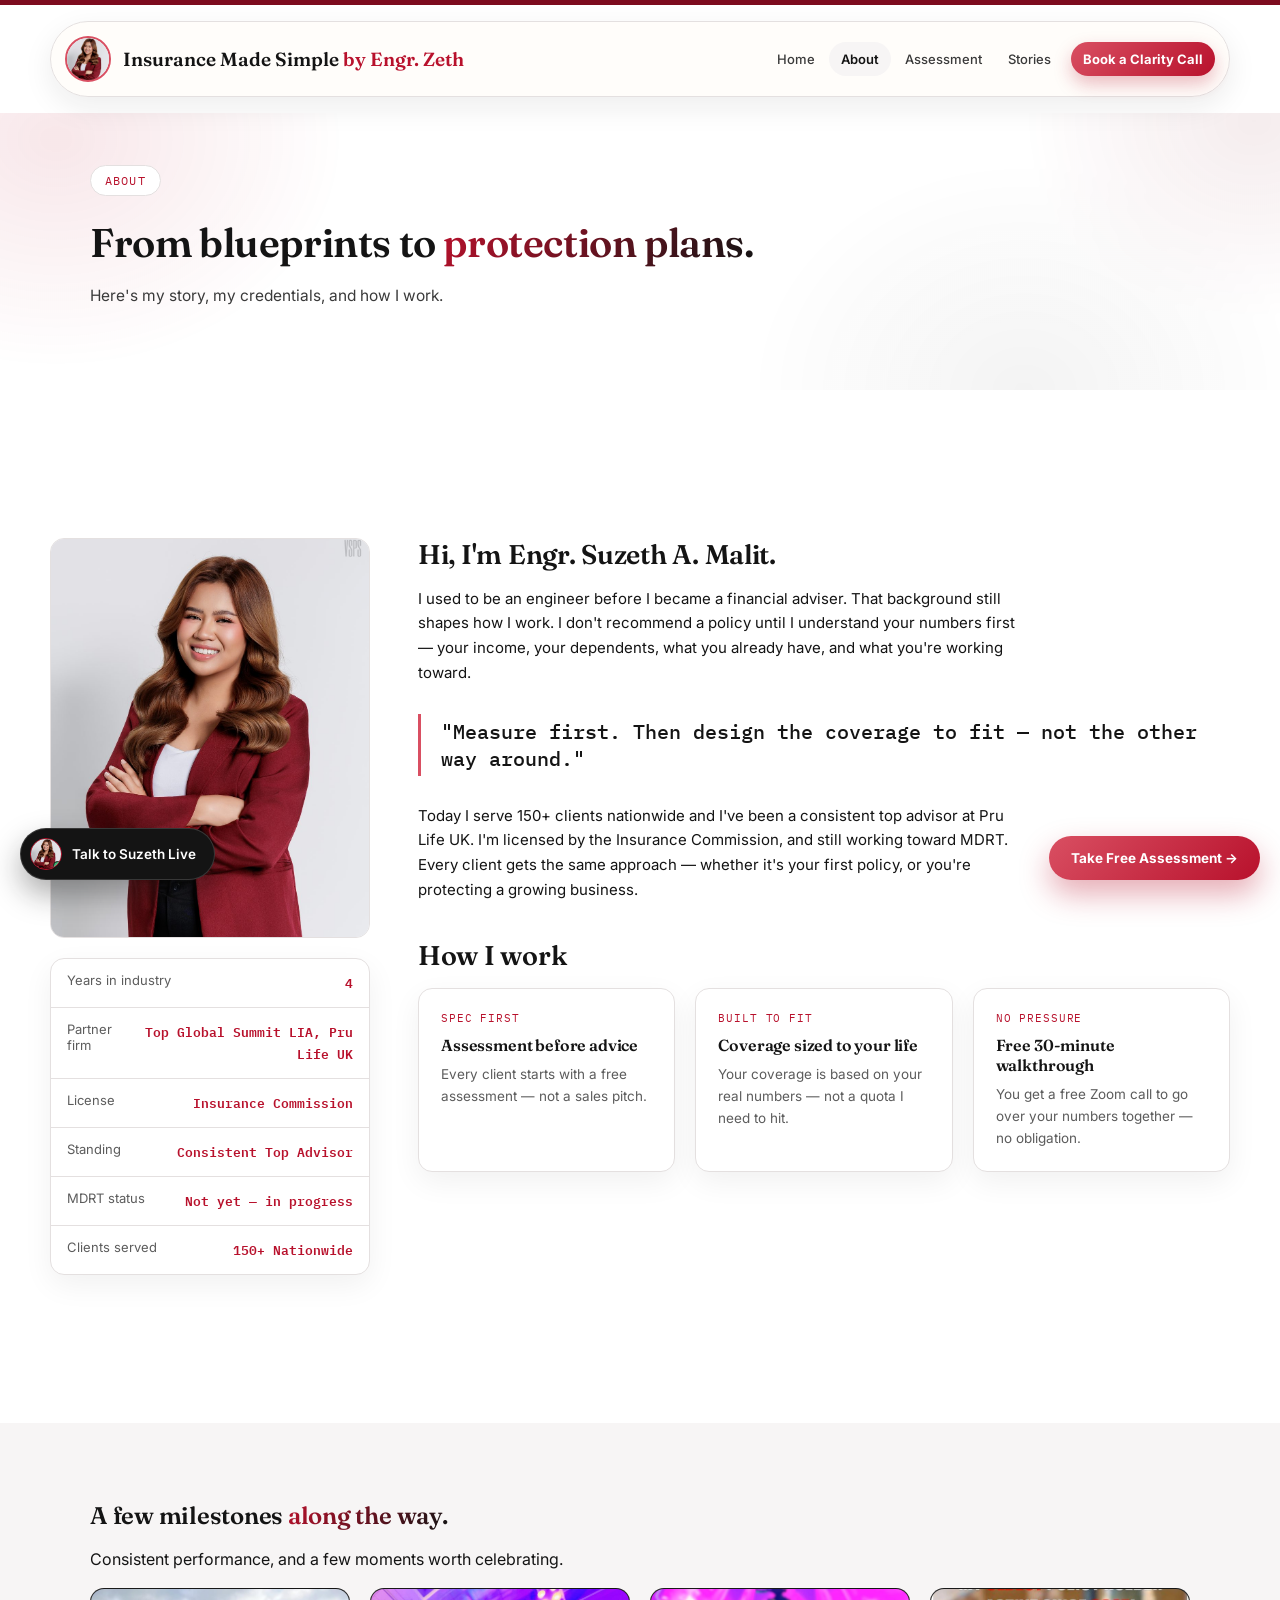
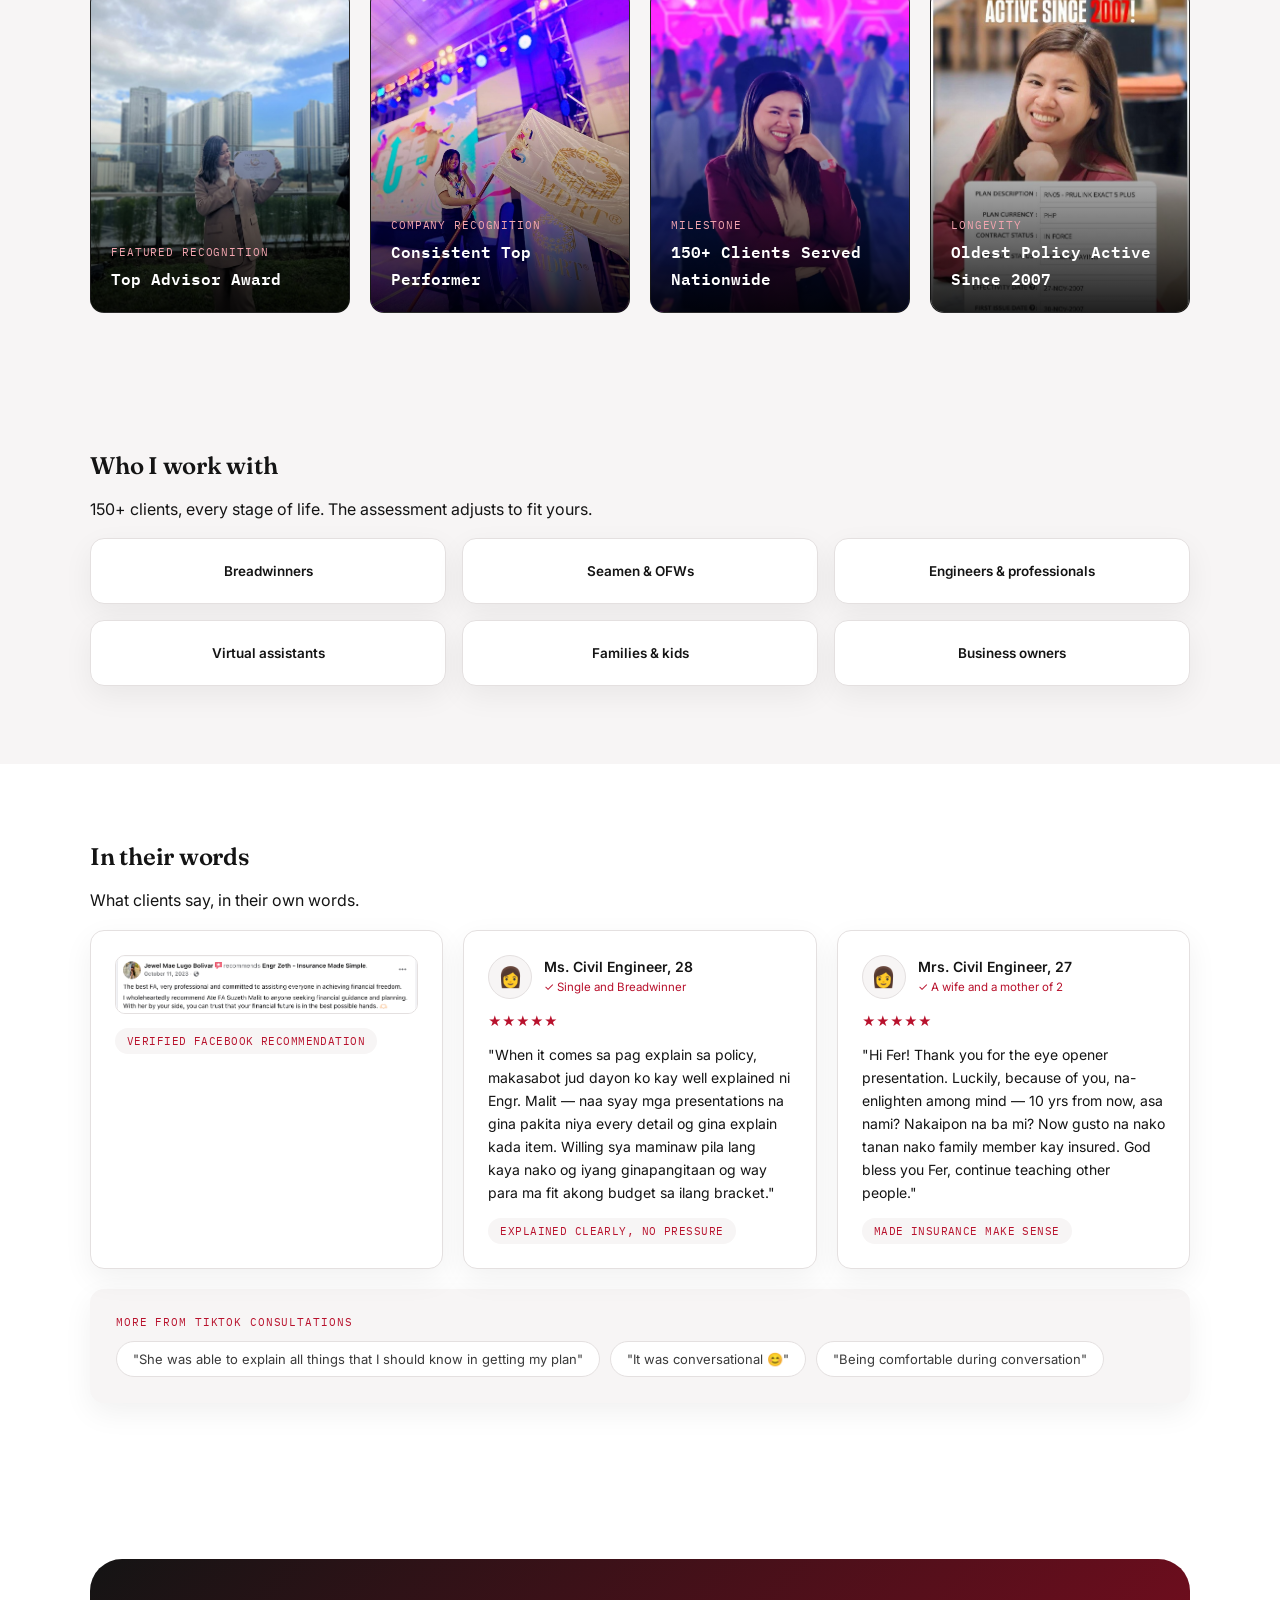
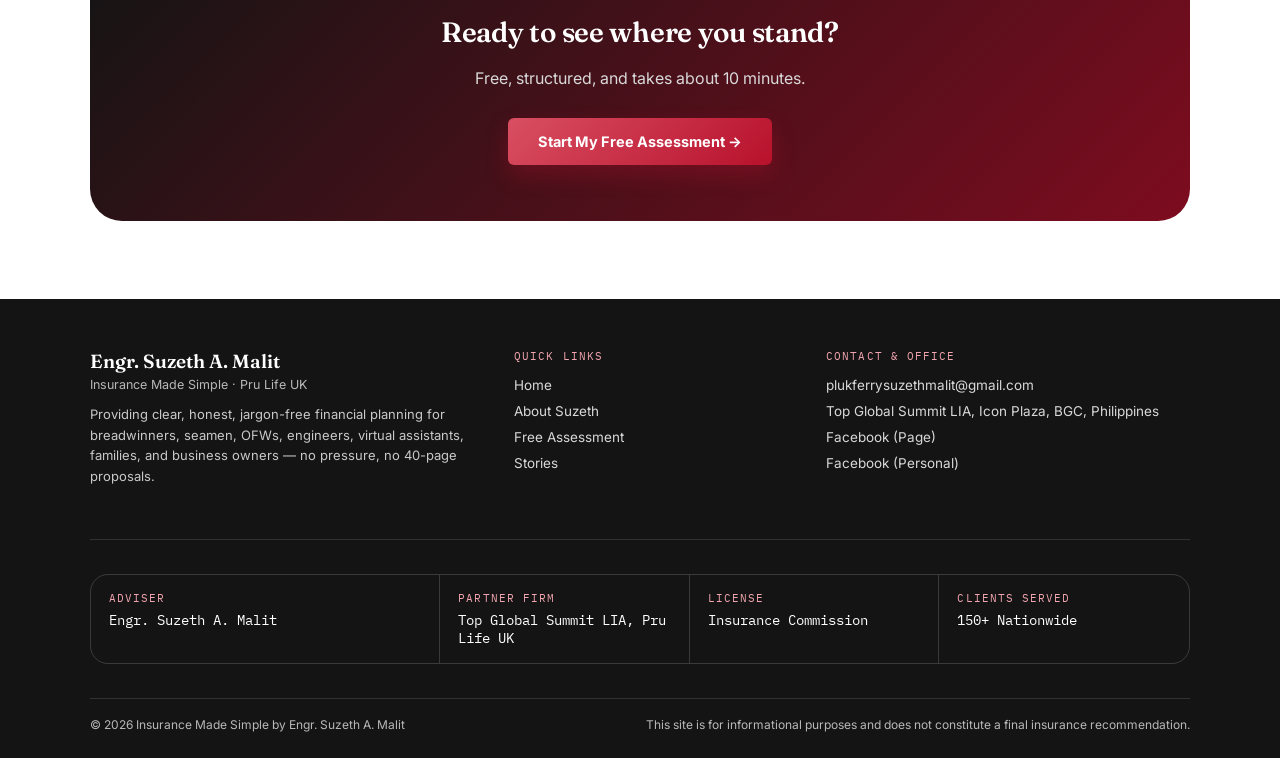
==== commit 96a808d8: "Add files via upload" ====
--- a/about.html
+++ b/about.html
@@ -30,6 +30,7 @@
     padding:70px 0;
   }
   .profile-photo .photo-slot{aspect-ratio:4/5;margin-bottom:20px;}
+  .profile-photo .photo-slot img{object-position:50% 8%;}
   .cred-list{
     list-style:none;
     margin:0;padding:0;
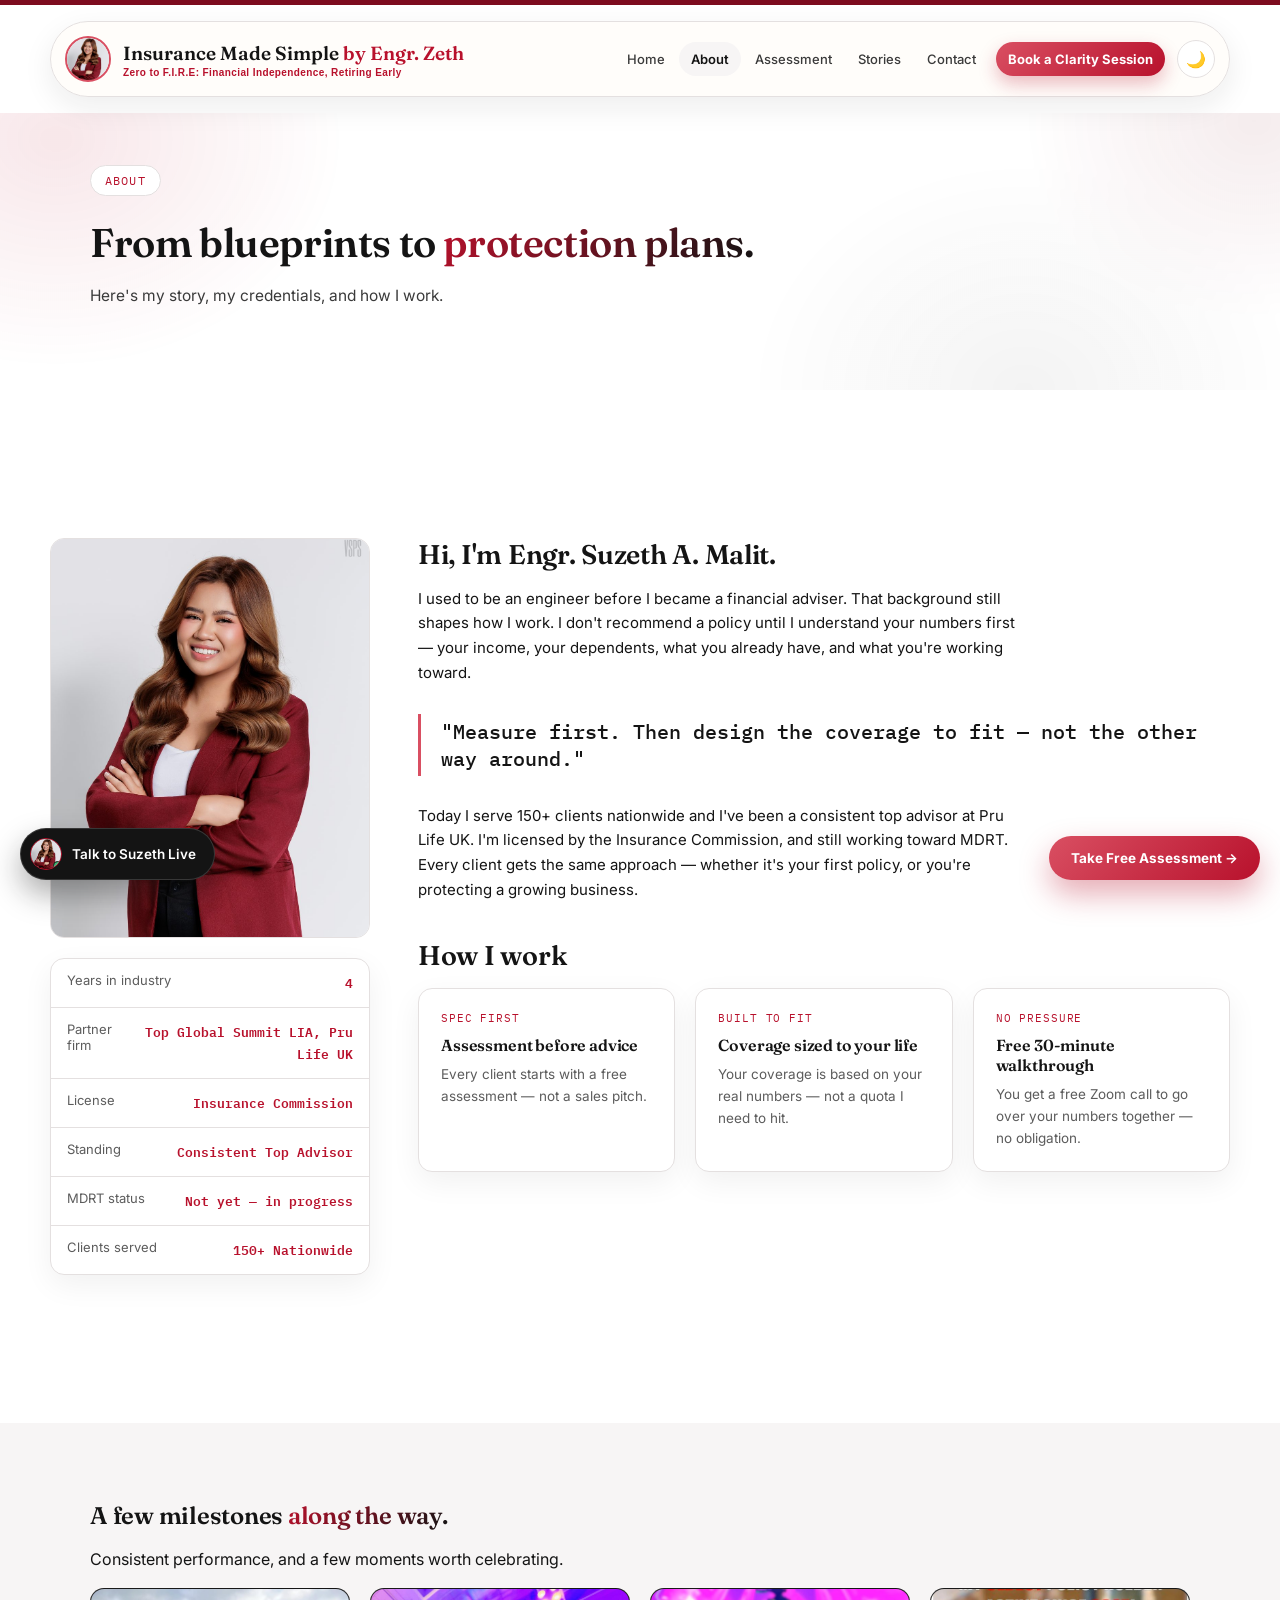
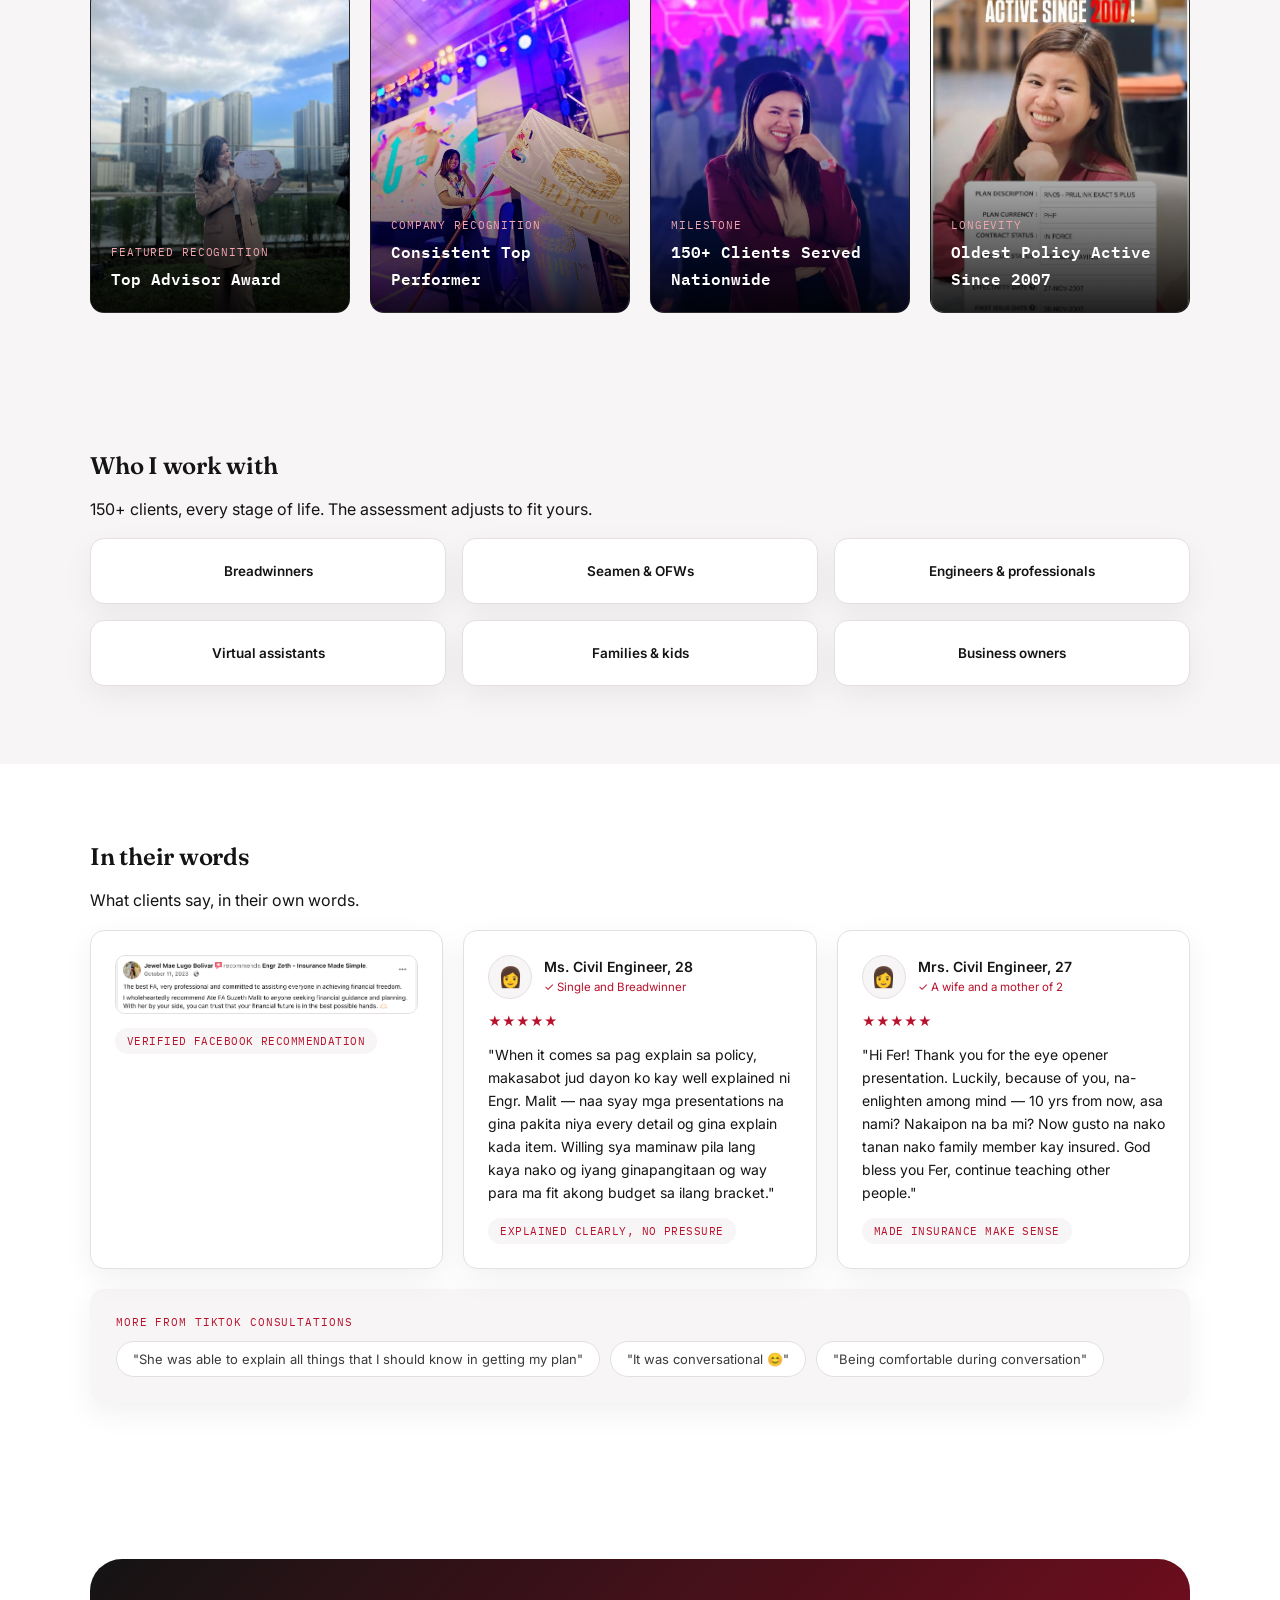
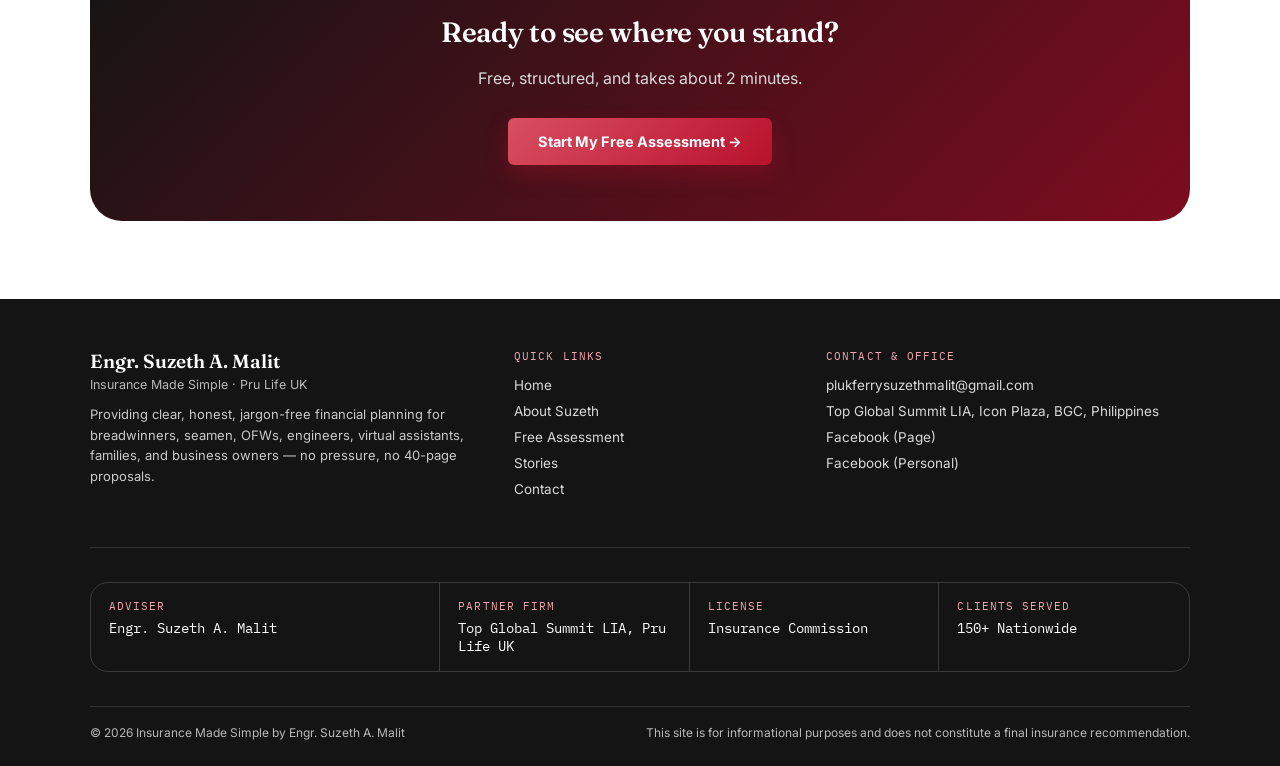
==== commit a7847374: "Add files via upload" ====
--- a/about.html
+++ b/about.html
@@ -162,7 +162,7 @@
   <div class="wrap">
     <a href="index.html" class="brand-mark">
       <span class="brand-avatar"><img src="images/headshot.jpg" alt="Engr. Suzeth A. Malit"></span>
-      <span class="brand-name">Insurance Made Simple <em>by Engr. Zeth</em></span>
+      <span class="brand-name">Insurance Made Simple <em>by Engr. Zeth</em><small class="brand-tagline">Zero to F.I.R.E: Financial Independence, Retiring Early</small></span>
     </a>
     <button class="nav-toggle" id="navToggle" aria-label="Menu">&#9776;</button>
     <div class="nav-links" id="navLinks">
@@ -170,7 +170,9 @@
       <a href="about.html" class="current">About</a>
       <a href="assessment.html">Assessment</a>
       <a href="stories.html">Stories</a>
-      <a href="booking.html" class="nav-cta">Book a Clarity Call</a>
+      <a href="contact.html">Contact</a>
+      <a href="booking.html" class="nav-cta">Book a Clarity Session</a>
+      <button class="theme-toggle" id="themeToggle" title="Toggle dark mode" aria-label="Toggle dark mode">🌙</button>
     </div>
   </div>
 </nav>
@@ -323,7 +325,7 @@
     <div class="cta-band">
       <div class="wrap" style="padding:0 24px;">
         <h2>Ready to see where you stand?</h2>
-        <p>Free, structured, and takes about 10 minutes.</p>
+        <p>Free, structured, and takes about 2 minutes.</p>
         <a href="assessment.html" class="btn btn-gold">Start My Free Assessment →</a>
       </div>
     </div>
@@ -344,6 +346,7 @@
         <a href="about.html">About Suzeth</a>
         <a href="assessment.html">Free Assessment</a>
         <a href="stories.html">Stories</a>
+      <a href="contact.html">Contact</a>
       </div>
       <div class="footer-col">
         <div class="footer-col-title">Contact &amp; Office</div>
@@ -429,5 +432,6 @@
   Talk to Suzeth Live
 </a>
 
+<script src="enhance.js"></script>
 </body>
 </html>
--- a/styles.css
+++ b/styles.css
@@ -738,3 +738,118 @@
   .page-transition-wrap{opacity:1;transform:none;}
   .page-transition-wrap.page-in, .page-transition-wrap.page-out{transition:none;transform:none;opacity:1;}
 }
+
+/* ============================================================
+   EXPERIMENT ADDITIONS: brand tagline, dark mode, scroll reveal,
+   hover-pop micro-interactions, "looking to" section, contact section
+   ============================================================ */
+
+/* Brand tagline under logo */
+.brand-tagline{
+  display:block;
+  font-family:'Poppins',sans-serif;
+  font-size:10px;
+  font-weight:600;
+  letter-spacing:.04em;
+  color:var(--tan-deep);
+  margin-top:2px;
+  text-transform:none;
+}
+
+/* ---------- Dark / light mode ---------- */
+:root{
+  --dm-bg:#141414; --dm-card:#1E1E1E; --dm-ink:#F2EFEC; --dm-slate:#B8B4AF; --dm-line:#333333;
+}
+html[data-theme="dark"] body{background:var(--dm-bg);color:var(--dm-ink);}
+html[data-theme="dark"] .section, html[data-theme="dark"] header.hero{background:var(--dm-bg);}
+html[data-theme="dark"] .section[style*="cream-2"]{background:#1A1A1A !important;}
+html[data-theme="dark"] .site-nav{background:rgba(20,20,20,.92);border-bottom-color:var(--dm-line);}
+html[data-theme="dark"] .nav-links a{color:var(--dm-ink);}
+html[data-theme="dark"] h1,html[data-theme="dark"] h2,html[data-theme="dark"] h3{color:var(--dm-ink);}
+html[data-theme="dark"] p, html[data-theme="dark"] .lede{color:var(--dm-slate);}
+html[data-theme="dark"] .card,html[data-theme="dark"] .testi-card,html[data-theme="dark"] .snapshot-card,
+html[data-theme="dark"] .look-card,html[data-theme="dark"] .help-card,html[data-theme="dark"] .story-card,
+html[data-theme="dark"] .video-card{background:var(--dm-card);border-color:var(--dm-line);}
+html[data-theme="dark"] footer{background:#0A0A0A;}
+
+.theme-toggle{
+  width:38px;height:38px;border-radius:50%;border:1.5px solid var(--line);
+  background:var(--white);display:flex;align-items:center;justify-content:center;
+  cursor:pointer;font-size:16px;transition:.2s;margin-left:10px;
+}
+.theme-toggle:hover{border-color:var(--tan-deep);transform:scale(1.08);}
+html[data-theme="dark"] .theme-toggle{background:var(--dm-card);border-color:var(--dm-line);color:var(--dm-ink);}
+
+/* ---------- Scroll reveal ---------- */
+.reveal{opacity:0;transform:translateY(24px);transition:opacity .7s cubic-bezier(.16,.84,.44,1), transform .7s cubic-bezier(.16,.84,.44,1);}
+.reveal.is-visible{opacity:1;transform:translateY(0);}
+@media (prefers-reduced-motion: reduce){.reveal{opacity:1;transform:none;transition:none;}}
+
+/* ---------- Hover pop for nav links / cards / media ---------- */
+.nav-links a, .look-card, .help-card, .video-card, .story-card{transition:transform .18s ease, box-shadow .18s ease;}
+.nav-links a:hover{transform:translateY(-1px);}
+.look-card:hover, .help-card:hover{transform:translateY(-4px);box-shadow:0 14px 30px rgba(184,17,44,.12);}
+.video-card:hover .vc-frame, .story-card:hover{transform:scale(1.015);}
+
+/* ---------- "I am looking to..." merged banner ---------- */
+.looking-band{
+  background:linear-gradient(120deg, var(--tan-deep) 0%, var(--maroon) 100%);
+  color:#fff;border-radius:20px;padding:34px 36px;display:grid;
+  grid-template-columns:1.6fr 1fr;gap:0;align-items:center;
+}
+.looking-band-label{font-family:'Poppins',sans-serif;font-weight:700;font-size:13px;letter-spacing:.06em;text-transform:uppercase;margin-bottom:16px;opacity:.9;}
+.looking-band-items{display:flex;gap:8px;flex-wrap:wrap;}
+.lb-item{display:flex;flex-direction:column;align-items:center;gap:6px;width:96px;text-align:center;}
+.lb-icon{width:44px;height:44px;border-radius:50%;background:rgba(255,255,255,.16);display:flex;align-items:center;justify-content:center;font-size:19px;}
+.lb-item span{font-family:'Poppins',sans-serif;font-size:12px;font-weight:600;line-height:1.3;}
+.looking-band-cta{background:rgba(255,255,255,.1);border:1px solid rgba(255,255,255,.25);border-radius:14px;padding:22px;text-align:center;}
+.looking-band-cta div{font-family:'Poppins',sans-serif;font-weight:700;font-size:14.5px;margin-bottom:14px;}
+.looking-band-cta a{display:inline-block;background:#fff;color:var(--tan-deep);border-radius:100px;padding:11px 22px;font-family:'Poppins',sans-serif;font-weight:700;font-size:13px;}
+@media (max-width:760px){.looking-band{grid-template-columns:1fr;}}
+
+/* ---------- Newer-version stats cards ---------- */
+.stats-grid-new{display:grid;grid-template-columns:repeat(4,1fr);gap:16px;}
+.stat-card-new{background:var(--white);border:1px solid var(--line);border-radius:16px;padding:26px 20px;text-align:center;transition:.2s;}
+.stat-card-new:hover{border-color:var(--tan-deep);box-shadow:0 14px 30px rgba(184,17,44,.1);transform:translateY(-3px);}
+.stat-card-new .num{font-family:'Fraunces',serif;font-weight:600;font-style:italic;font-size:30px;color:var(--tan-deep);}
+.stat-card-new .lbl{font-family:'Poppins',sans-serif;font-size:11.5px;color:var(--slate);text-transform:uppercase;letter-spacing:.05em;margin-top:6px;}
+@media (max-width:760px){.stats-grid-new{grid-template-columns:repeat(2,1fr);}}
+
+/* ---------- Contact section ---------- */
+.contact-grid{display:grid;grid-template-columns:1fr 1fr;gap:24px;max-width:640px;margin:0 auto;}
+.contact-card{background:var(--white);border:1px solid var(--line);border-radius:16px;padding:26px;}
+.contact-row{display:flex;gap:14px;align-items:flex-start;padding:14px 0;border-bottom:1px solid var(--line);}
+.contact-row:last-child{border-bottom:none;}
+.contact-icon{width:36px;height:36px;border-radius:9px;background:var(--cream-2);display:flex;align-items:center;justify-content:center;font-size:16px;flex-shrink:0;}
+.contact-label{font-family:'Poppins',sans-serif;font-size:10.5px;color:var(--slate);text-transform:uppercase;letter-spacing:.05em;}
+.contact-value{font-weight:600;margin-top:2px;}
+.contact-value a{color:var(--tan-deep);}
+.contact-guarantee{background:var(--cream-2);border:1px solid var(--line);border-radius:16px;padding:26px;}
+.contact-guarantee h4{font-family:'Fraunces',serif;font-size:17px;margin:0 0 10px 0;color:var(--ink);}
+.contact-guarantee p{color:var(--slate);font-size:14px;line-height:1.6;margin:0 0 18px 0;}
+.contact-guarantee .btn-wa{display:inline-block;background:linear-gradient(135deg, var(--tan), var(--tan-deep));color:#fff;border-radius:100px;padding:12px 22px;font-family:'Poppins',sans-serif;font-weight:700;font-size:13.5px;box-shadow:0 10px 22px rgba(184,17,44,0.25);}
+@media (max-width:760px){.contact-grid{grid-template-columns:1fr;}}
+
+/* Homepage compact contact teaser (links out to contact.html) */
+.invite-band-home{
+  background:linear-gradient(120deg, var(--tan-deep) 0%, var(--ink) 100%);
+  border-radius:20px;padding:36px 40px;color:#fff;
+  display:flex;justify-content:space-between;align-items:center;gap:24px;flex-wrap:wrap;
+}
+.invite-band-home h2{color:#fff;font-size:24px;margin-bottom:8px;}
+.invite-band-home p{color:#EAD9DC;font-size:14.5px;margin:0;max-width:440px;}
+.invite-band-home .btn-gold{white-space:nowrap;}
+@media (max-width:700px){.invite-band-home{padding:30px 26px;text-align:center;justify-content:center;}}
+
+/* ---------- Two-column proof split: Moments + Video Stories ---------- */
+.proof-split-grid{display:grid;grid-template-columns:1fr 1fr;gap:44px;align-items:start;}
+.proof-split-videos{display:flex;flex-direction:column;gap:14px;}
+.proof-split-videos .video-card .vc-frame{aspect-ratio:16/9;}
+@media (max-width:860px){.proof-split-grid{grid-template-columns:1fr;gap:48px;}}
+
+/* ---------- Extra breathing room between homepage sections ---------- */
+#index-body section.section{padding-top:88px;padding-bottom:88px;}
+#index-body section.section[style*="padding-top:0"]{padding-top:0 !important;}
+@media (max-width:760px){
+  #index-body section.section{padding-top:56px;padding-bottom:56px;}
+}
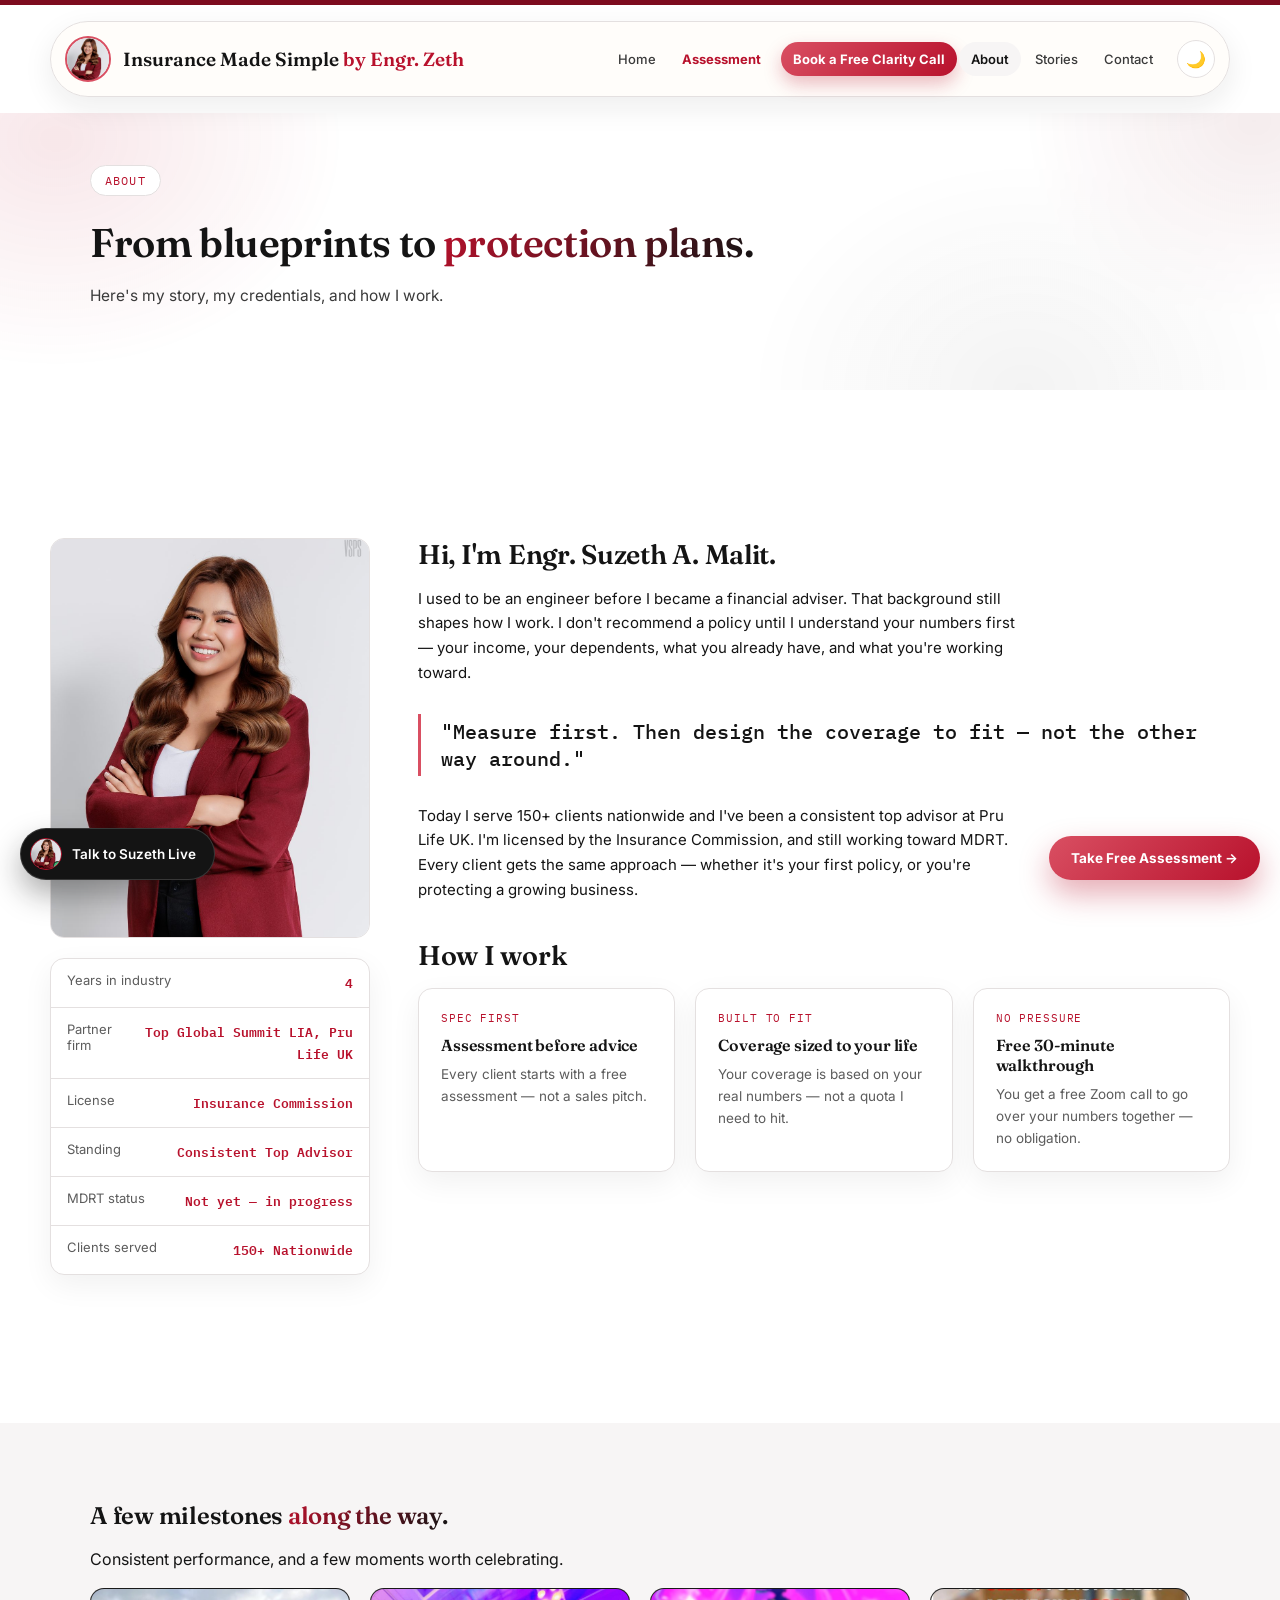
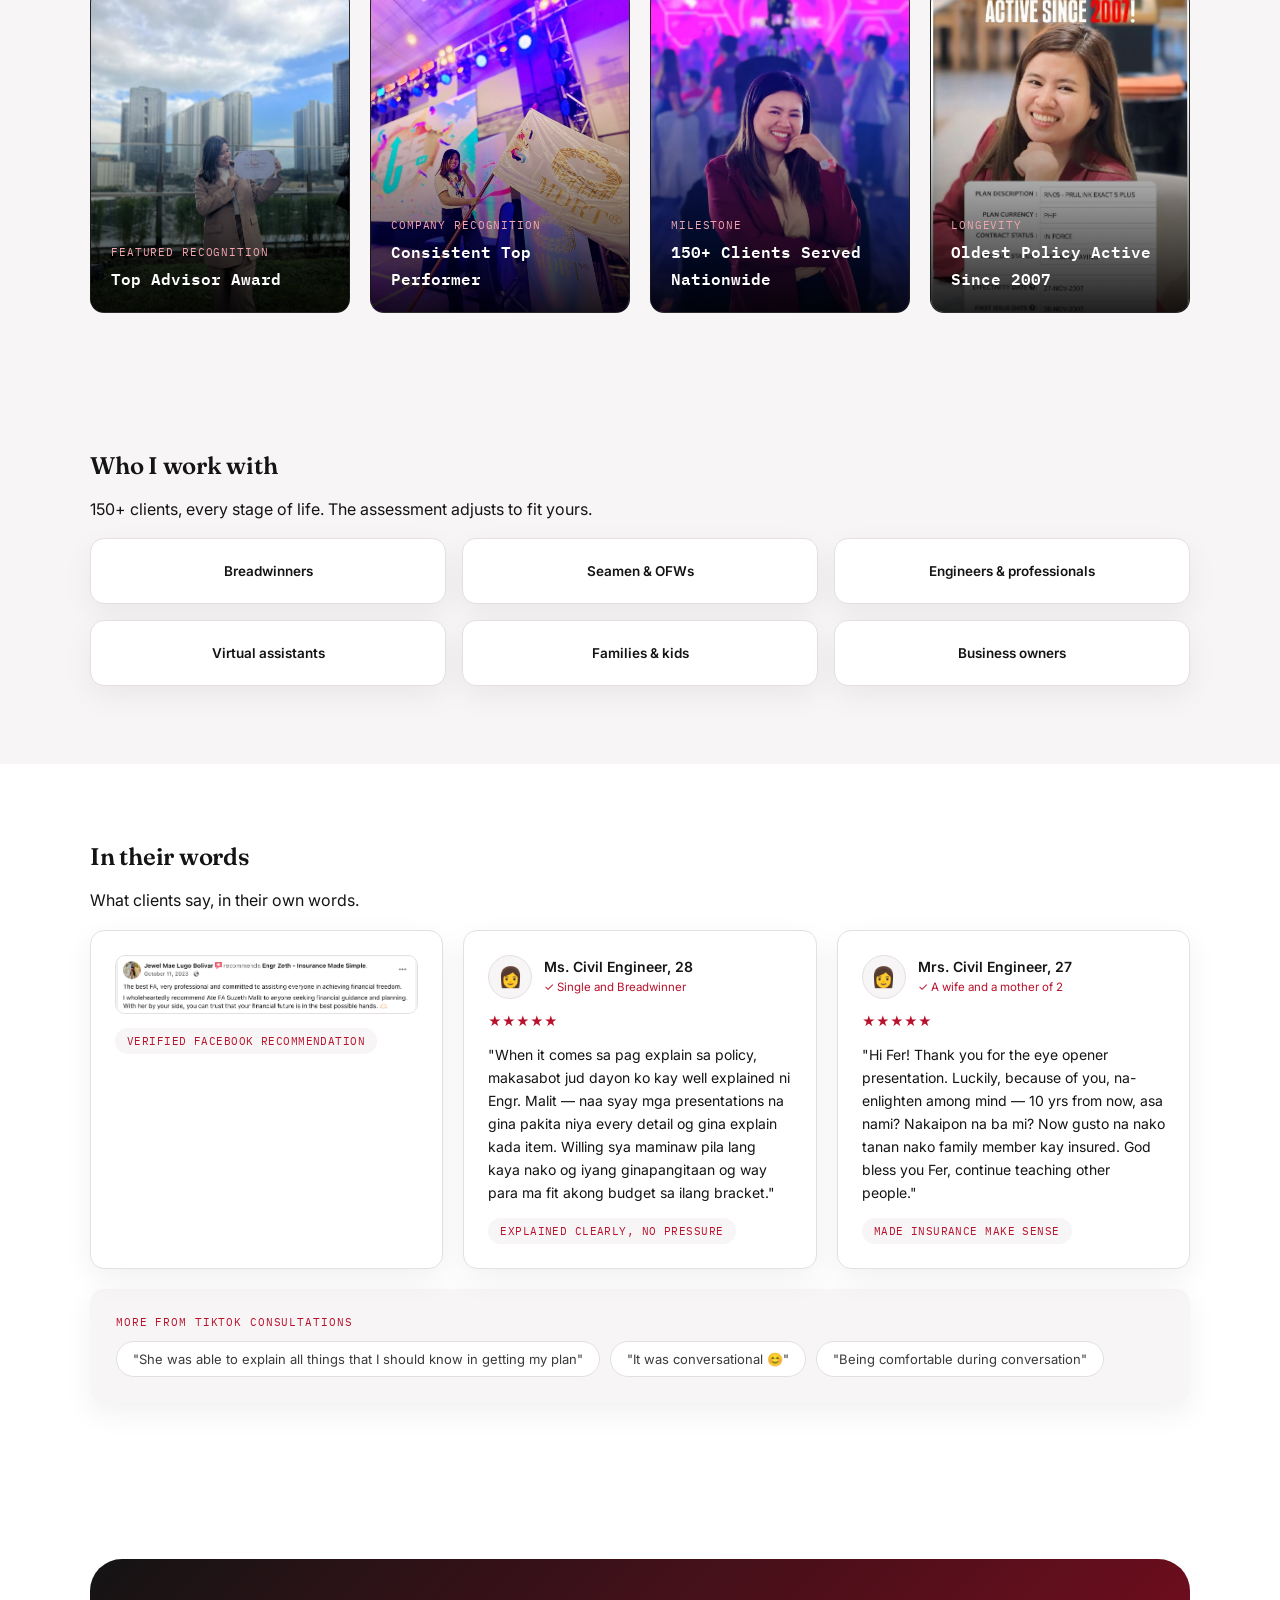
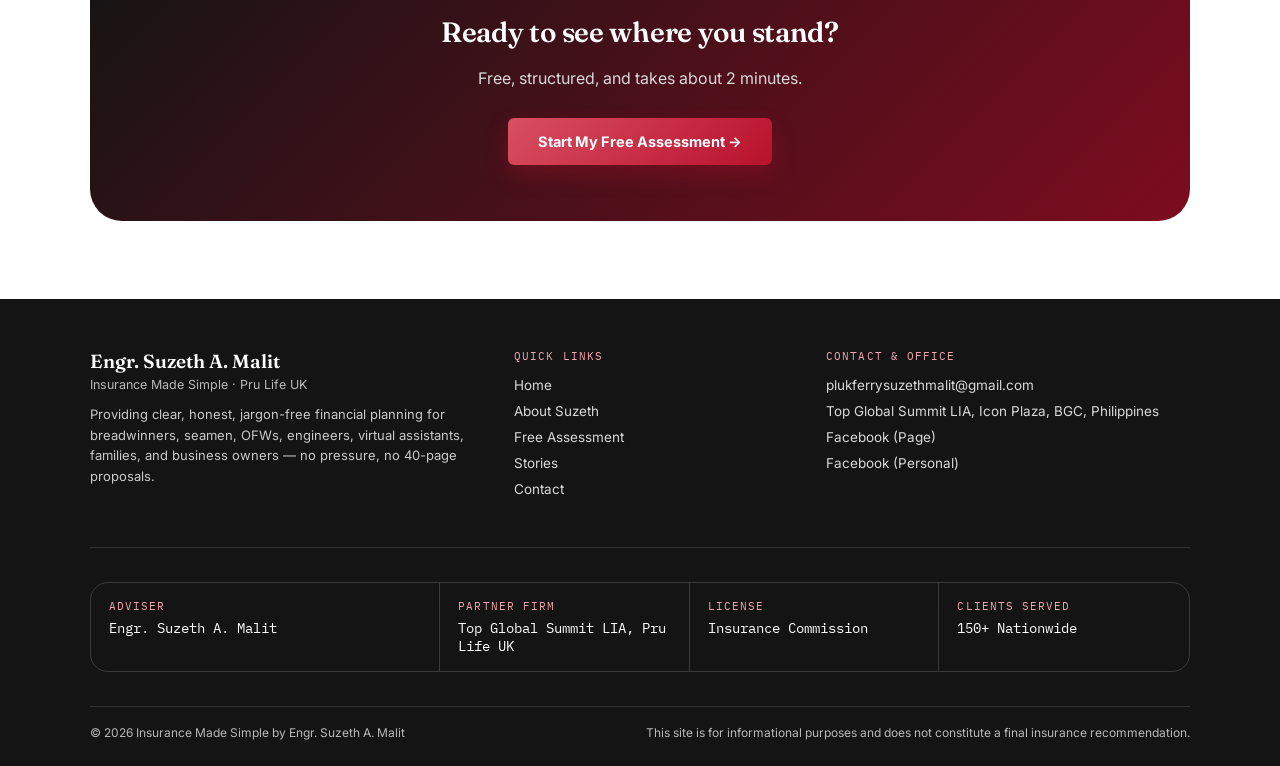
==== commit 8d166b79: "Add files via upload" ====
--- a/about.html
+++ b/about.html
@@ -107,7 +107,7 @@
   }
 
   .cta-band{
-    background:linear-gradient(135deg, var(--ink), var(--maroon));
+    background:linear-gradient(135deg, var(--surface-dark), var(--maroon));
     color:#fff;
     padding:56px 0;
     text-align:center;
@@ -162,16 +162,16 @@
   <div class="wrap">
     <a href="index.html" class="brand-mark">
       <span class="brand-avatar"><img src="images/headshot.jpg" alt="Engr. Suzeth A. Malit"></span>
-      <span class="brand-name">Insurance Made Simple <em>by Engr. Zeth</em><small class="brand-tagline">Zero to F.I.R.E: Financial Independence, Retiring Early</small></span>
+      <span class="brand-name">Insurance Made Simple <em>by Engr. Zeth</em></span>
     </a>
     <button class="nav-toggle" id="navToggle" aria-label="Menu">&#9776;</button>
     <div class="nav-links" id="navLinks">
       <a href="index.html">Home</a>
+      <a href="assessment.html" class="nav-highlight">Assessment</a>
+      <a href="booking.html" class="nav-cta">Book a Free Clarity Call</a>
       <a href="about.html" class="current">About</a>
-      <a href="assessment.html">Assessment</a>
       <a href="stories.html">Stories</a>
       <a href="contact.html">Contact</a>
-      <a href="booking.html" class="nav-cta">Book a Clarity Session</a>
       <button class="theme-toggle" id="themeToggle" title="Toggle dark mode" aria-label="Toggle dark mode">🌙</button>
     </div>
   </div>
--- a/styles.css
+++ b/styles.css
@@ -27,6 +27,11 @@
   --danger:#7D0C1F;
   --radius:14px;
   --maxw:1180px;
+
+  /* fixed dark surface — for accent blocks (marquee, dark step card,
+     dark buttons) that must stay dark regardless of light/dark theme */
+  --surface-dark:#141414;
+  --surface-dark-2:#1E1E1E;
 }
 
 *{box-sizing:border-box;}
@@ -133,6 +138,8 @@
   box-shadow:0 8px 18px rgba(184,17,44,0.28);
 }
 .nav-cta:hover{filter:brightness(1.06);}
+.nav-highlight{color:var(--tan-deep) !important;font-weight:700 !important;}
+.nav-highlight:hover{background:var(--cream-2);}
 .nav-toggle{display:none;}
 
 /* ---------- Dropdown nav items ---------- */
@@ -247,8 +254,10 @@
 .btn-gold:hover{filter:brightness(1.06);}
 .btn-outline{background:var(--card);color:var(--ink);border:1.5px solid var(--line);}
 .btn-outline:hover{border-color:var(--tan-deep);}
-.btn-ink{background:var(--ink);color:#fff;}
+.btn-ink{background:var(--surface-dark);color:#fff;}
 .btn-ink:hover{background:var(--ink-soft);}
+.btn-lg{padding:20px 42px;font-size:17px;border-radius:8px;}
+.btn-md{padding:17px 34px;font-size:15px;}
 
 /* ---------- Spec / stat strip ---------- */
 .spec-strip{
@@ -474,7 +483,7 @@
 
 /* ---------- Footer (title block reworked to match warm palette) ---------- */
 .title-block{
-  background:var(--ink);
+  background:var(--surface-dark);
   color:#F2F2F2;
   padding:50px 0 0 0;
 }
@@ -588,7 +597,7 @@
   display:flex;
   align-items:center;
   gap:10px;
-  background:var(--ink);
+  background:var(--surface-dark);
   color:#fff;
   border:1.5px solid rgba(255,255,255,0.15);
   border-radius:100px;
@@ -640,8 +649,11 @@
   transition:transform .15s ease;
 }
 .assessment-float:hover{transform:translateY(-2px);}
+.assessment-float .af-short{display:none;}
 @media (max-width:600px){
-  .assessment-float{right:14px;bottom:14px;padding:12px 18px;font-size:12.5px;}
+  .assessment-float{right:14px;bottom:14px;padding:11px 16px;font-size:12px;}
+  .assessment-float .af-full{display:none;}
+  .assessment-float .af-short{display:inline;}
 }
 
 /* ---------- Hesitation / objection-breaking section ---------- */
@@ -757,20 +769,31 @@
 }
 
 /* ---------- Dark / light mode ---------- */
-:root{
-  --dm-bg:#141414; --dm-card:#1E1E1E; --dm-ink:#F2EFEC; --dm-slate:#B8B4AF; --dm-line:#333333;
-}
-html[data-theme="dark"] body{background:var(--dm-bg);color:var(--dm-ink);}
-html[data-theme="dark"] .section, html[data-theme="dark"] header.hero{background:var(--dm-bg);}
-html[data-theme="dark"] .section[style*="cream-2"]{background:#1A1A1A !important;}
-html[data-theme="dark"] .site-nav{background:rgba(20,20,20,.92);border-bottom-color:var(--dm-line);}
-html[data-theme="dark"] .nav-links a{color:var(--dm-ink);}
-html[data-theme="dark"] h1,html[data-theme="dark"] h2,html[data-theme="dark"] h3{color:var(--dm-ink);}
-html[data-theme="dark"] p, html[data-theme="dark"] .lede{color:var(--dm-slate);}
-html[data-theme="dark"] .card,html[data-theme="dark"] .testi-card,html[data-theme="dark"] .snapshot-card,
-html[data-theme="dark"] .look-card,html[data-theme="dark"] .help-card,html[data-theme="dark"] .story-card,
-html[data-theme="dark"] .video-card{background:var(--dm-card);border-color:var(--dm-line);}
-html[data-theme="dark"] footer{background:#0A0A0A;}
+/* Re-theme the core design tokens so every component that already
+   uses var(--ink)/var(--card)/var(--line) etc. automatically gets
+   readable, correctly-contrasted colors — no per-component patches. */
+html[data-theme="dark"]{
+  --cream:#141414;
+  --cream-2:#1C1C1C;
+  --card:#1E1E1E;
+  --white:#1E1E1E;
+  --ink:#F2EFEC;
+  --ink-soft:#D6D2CD;
+  --charcoal:#F2EFEC;
+  --slate:#B0ACA7;
+  --line:#333333;
+}
+html[data-theme="dark"] body{background:var(--cream);color:var(--charcoal);}
+html[data-theme="dark"] .site-nav{background:transparent;}
+html[data-theme="dark"] .site-nav .wrap{background:rgba(26,26,26,0.9);border-color:var(--line);}
+html[data-theme="dark"] .theme-toggle{background:var(--card);border-color:var(--line);color:var(--ink);}
+html[data-theme="dark"] footer.title-block{background:#0A0A0A;}
+html[data-theme="dark"] input,
+html[data-theme="dark"] select,
+html[data-theme="dark"] textarea{background:var(--card);color:var(--ink);border-color:var(--line);}
+html[data-theme="dark"] img{opacity:.94;}
+/* Elements that are intentionally dark/branded in both themes (hero,
+   maroon CTA bands, footer) keep their own fixed colors — excluded above. */
 
 .theme-toggle{
   width:38px;height:38px;border-radius:50%;border:1.5px solid var(--line);
@@ -791,21 +814,54 @@
 .look-card:hover, .help-card:hover{transform:translateY(-4px);box-shadow:0 14px 30px rgba(184,17,44,.12);}
 .video-card:hover .vc-frame, .story-card:hover{transform:scale(1.015);}
 
-/* ---------- "I am looking to..." merged banner ---------- */
-.looking-band{
+/* ---------- "How can I help you today?" banner ---------- */
+.help-band{
   background:linear-gradient(120deg, var(--tan-deep) 0%, var(--maroon) 100%);
-  color:#fff;border-radius:20px;padding:34px 36px;display:grid;
-  grid-template-columns:1.6fr 1fr;gap:0;align-items:center;
-}
-.looking-band-label{font-family:'Poppins',sans-serif;font-weight:700;font-size:13px;letter-spacing:.06em;text-transform:uppercase;margin-bottom:16px;opacity:.9;}
-.looking-band-items{display:flex;gap:8px;flex-wrap:wrap;}
-.lb-item{display:flex;flex-direction:column;align-items:center;gap:6px;width:96px;text-align:center;}
-.lb-icon{width:44px;height:44px;border-radius:50%;background:rgba(255,255,255,.16);display:flex;align-items:center;justify-content:center;font-size:19px;}
-.lb-item span{font-family:'Poppins',sans-serif;font-size:12px;font-weight:600;line-height:1.3;}
-.looking-band-cta{background:rgba(255,255,255,.1);border:1px solid rgba(255,255,255,.25);border-radius:14px;padding:22px;text-align:center;}
-.looking-band-cta div{font-family:'Poppins',sans-serif;font-weight:700;font-size:14.5px;margin-bottom:14px;}
-.looking-band-cta a{display:inline-block;background:#fff;color:var(--tan-deep);border-radius:100px;padding:11px 22px;font-family:'Poppins',sans-serif;font-weight:700;font-size:13px;}
-@media (max-width:760px){.looking-band{grid-template-columns:1fr;}}
+  color:#fff;border-radius:20px;padding:44px 40px;text-align:center;
+}
+.help-band-label{
+  font-family:'Fraunces',serif;font-weight:700;font-size:28px;
+  margin-bottom:30px;
+}
+.help-band-items{
+  display:flex;gap:18px;justify-content:center;flex-wrap:wrap;
+  max-width:900px;margin:0 auto;
+}
+.help-item{
+  flex:1 1 240px;max-width:280px;
+  background:rgba(255,255,255,.08);
+  border:1.5px solid rgba(255,255,255,.2);
+  border-radius:16px;
+  padding:26px 22px;
+  text-align:center;
+  transition:transform .15s ease, background .15s ease, border-color .15s ease;
+}
+.help-item:hover{transform:translateY(-3px);background:rgba(255,255,255,.13);}
+.help-item-icon{
+  width:46px;height:46px;border-radius:50%;
+  background:rgba(255,255,255,.16);
+  display:flex;align-items:center;justify-content:center;
+  font-size:19px;margin:0 auto 14px auto;
+}
+.help-item-title{font-family:'Poppins',sans-serif;font-weight:700;font-size:15.5px;margin-bottom:6px;line-height:1.3;}
+.help-item-title em{font-style:normal;font-weight:600;font-size:12.5px;opacity:.85;}
+.help-item-sub{font-size:12.5px;color:#EDE1DF;line-height:1.4;}
+.help-item-primary{
+  background:#fff;color:var(--tan-deep);
+  border-color:#fff;
+  box-shadow:0 14px 30px rgba(0,0,0,.22);
+  transform:scale(1.05);
+}
+.help-item-primary .help-item-icon{background:linear-gradient(135deg, var(--tan), var(--tan-deep));color:#fff;}
+.help-item-primary .help-item-title{color:var(--ink);}
+.help-item-primary .help-item-sub{color:var(--slate);}
+.help-item-primary:hover{transform:scale(1.05) translateY(-3px);}
+.help-item-secondary{background:rgba(255,255,255,.14);}
+@media (max-width:760px){
+  .help-band-label{font-size:22px;}
+  .help-item-primary{transform:none;}
+  .help-item-primary:hover{transform:translateY(-3px);}
+}
 
 /* ---------- Newer-version stats cards ---------- */
 .stats-grid-new{display:grid;grid-template-columns:repeat(4,1fr);gap:16px;}
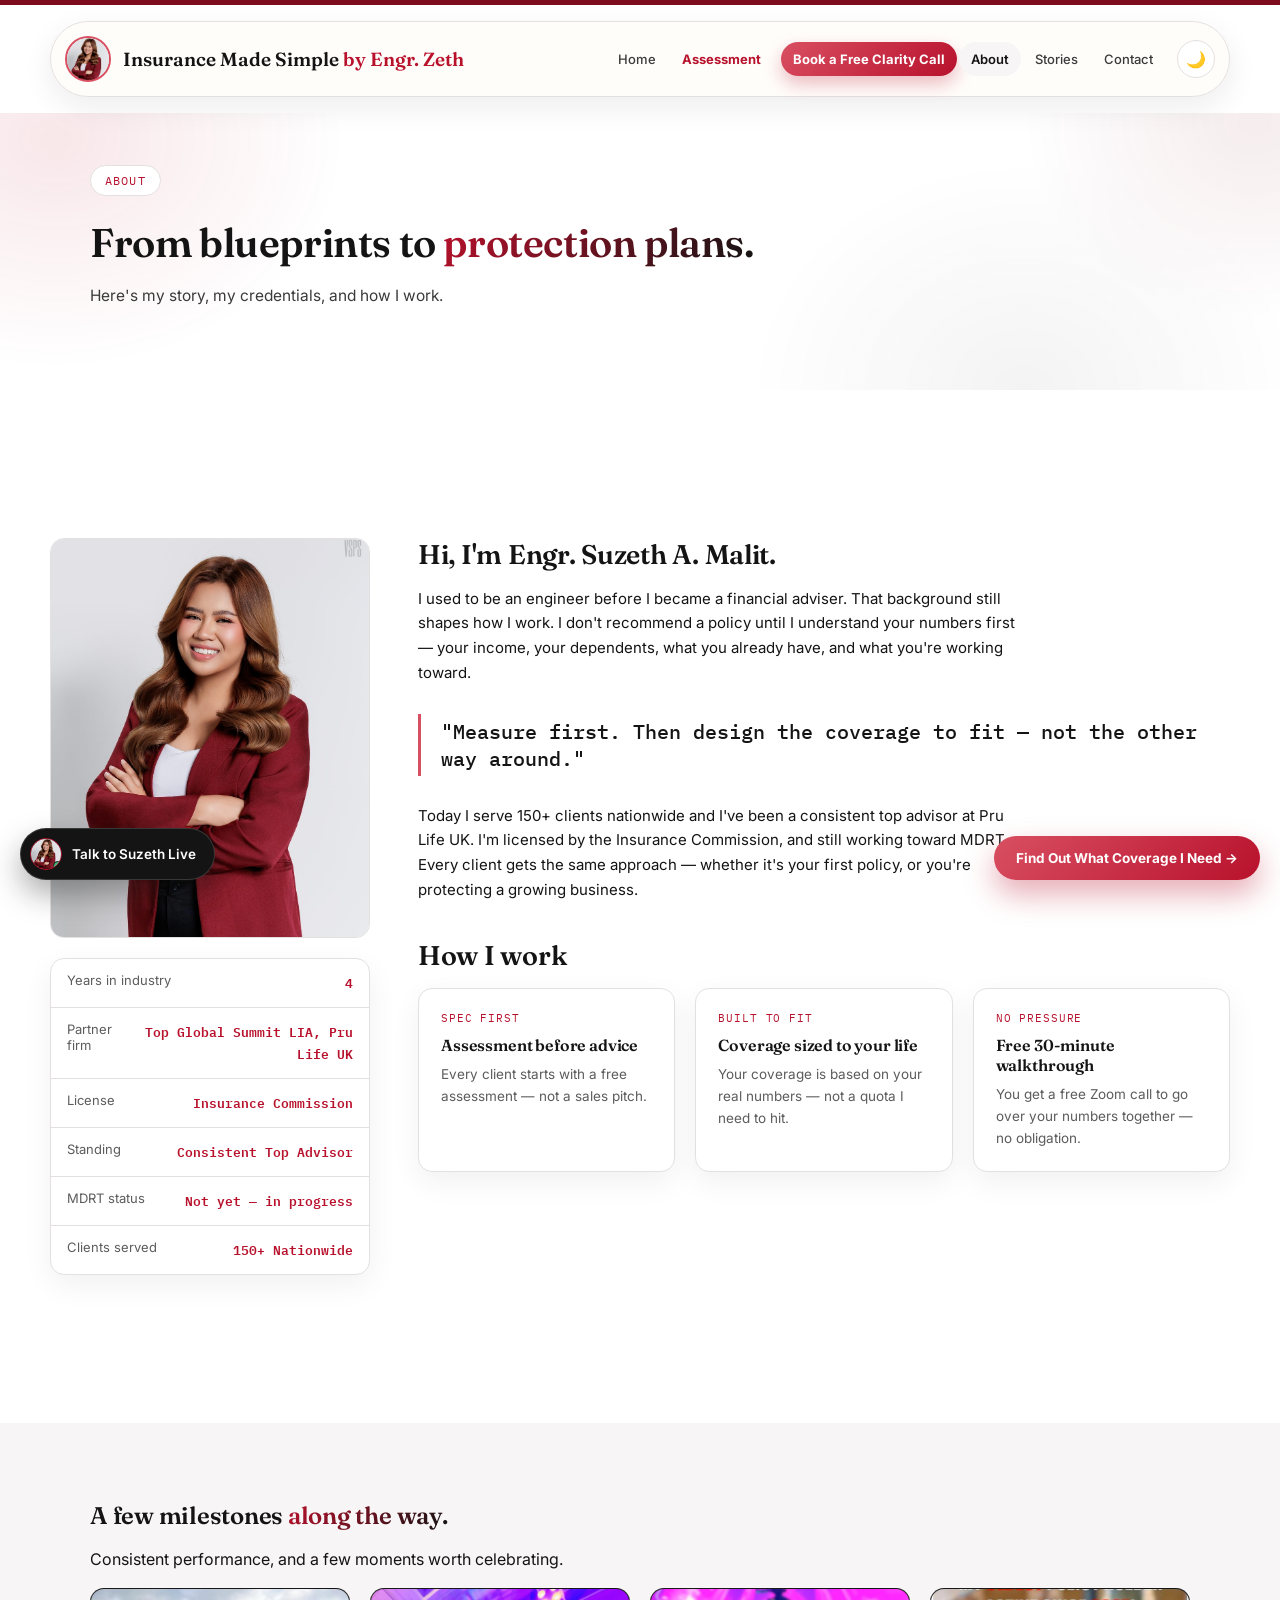
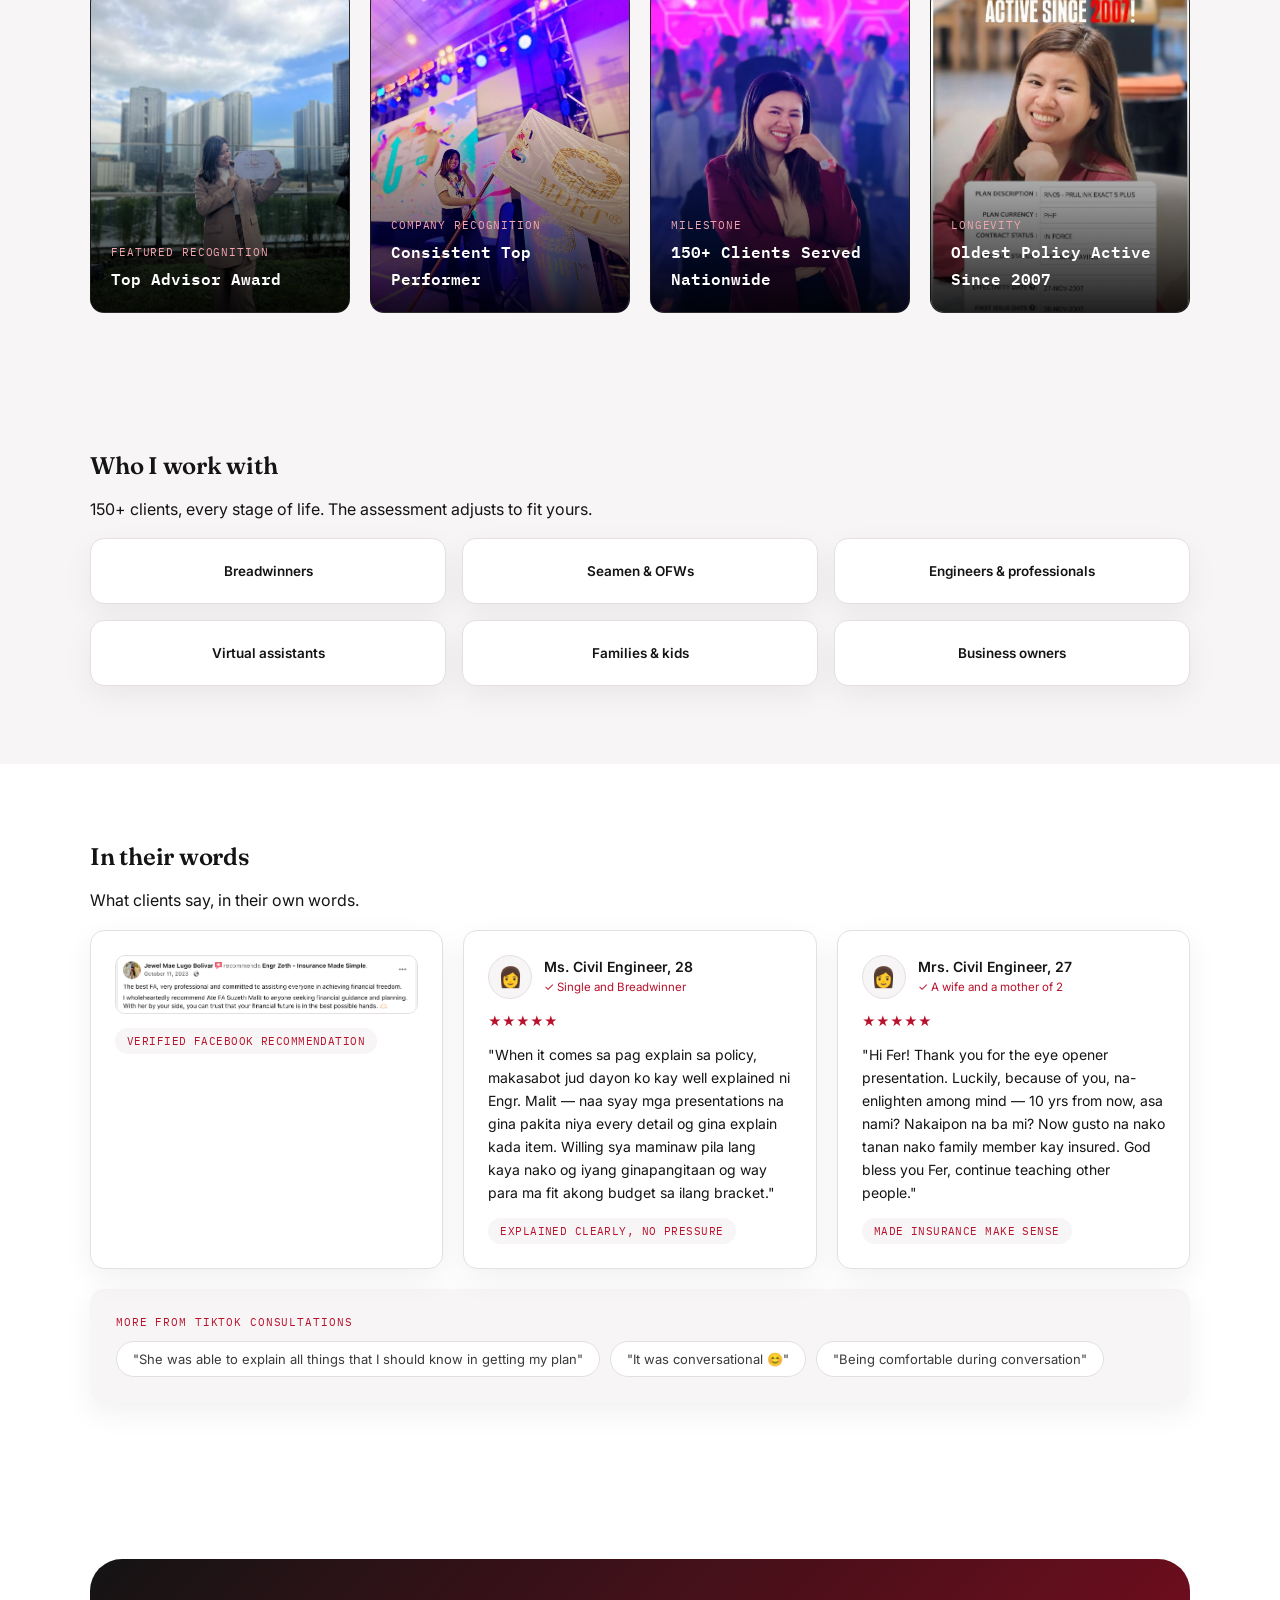
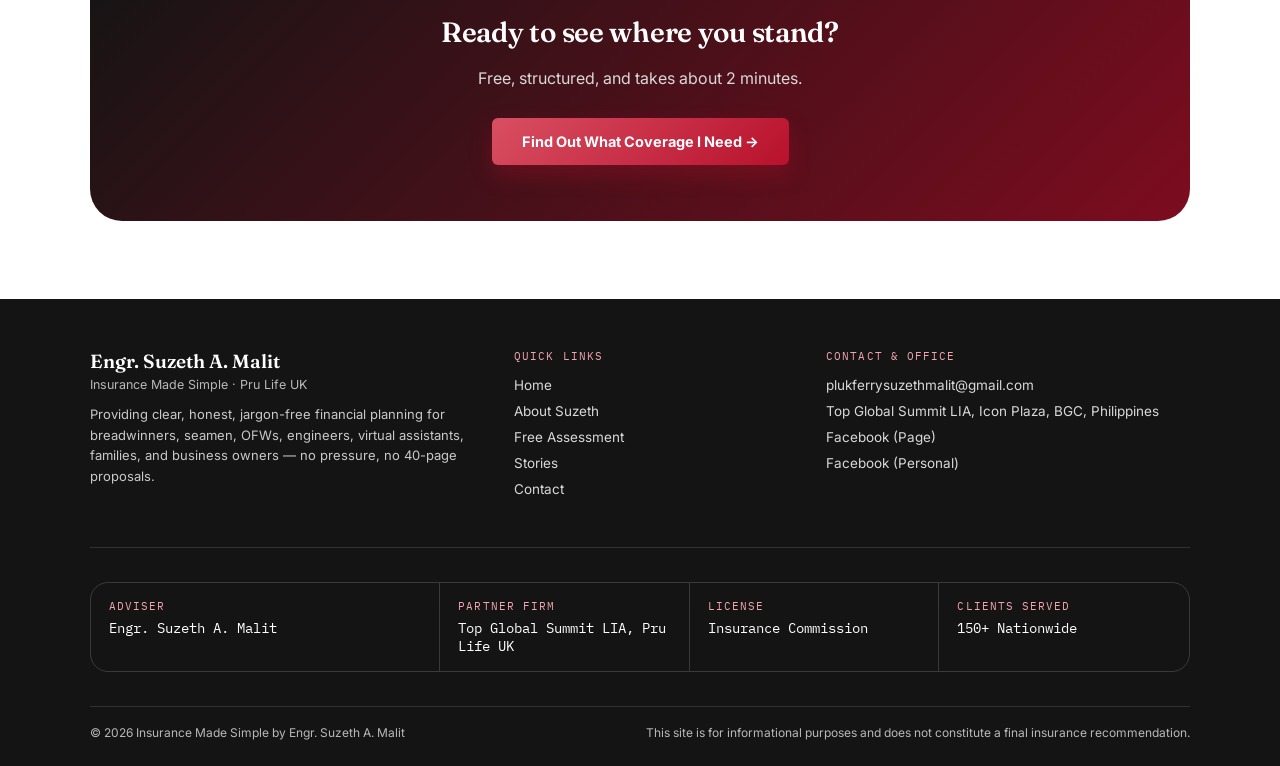
==== commit eb5d193d: "Add files via upload" ====
--- a/about.html
+++ b/about.html
@@ -326,7 +326,7 @@
       <div class="wrap" style="padding:0 24px;">
         <h2>Ready to see where you stand?</h2>
         <p>Free, structured, and takes about 2 minutes.</p>
-        <a href="assessment.html" class="btn btn-gold">Start My Free Assessment →</a>
+        <a href="assessment.html" class="btn btn-gold">Find Out What Coverage I Need →</a>
       </div>
     </div>
   </div>
@@ -425,7 +425,7 @@
 
 <!-- Floating live-chat button. Default links to the booking page;
      replace href below with a Messenger/WhatsApp/Tawk.to link once you have one. -->
-<a href="assessment.html" class="assessment-float">Take Free Assessment →</a>
+<a href="assessment.html" class="assessment-float"><span class="af-full">Find Out What Coverage I Need →</span><span class="af-short">Find My Coverage →</span></a>
 
 <a href="booking.html" class="chat-float">
   <span class="cf-avatar"><img src="images/headshot.jpg" alt="Suzeth"><span class="cf-dot"></span></span>
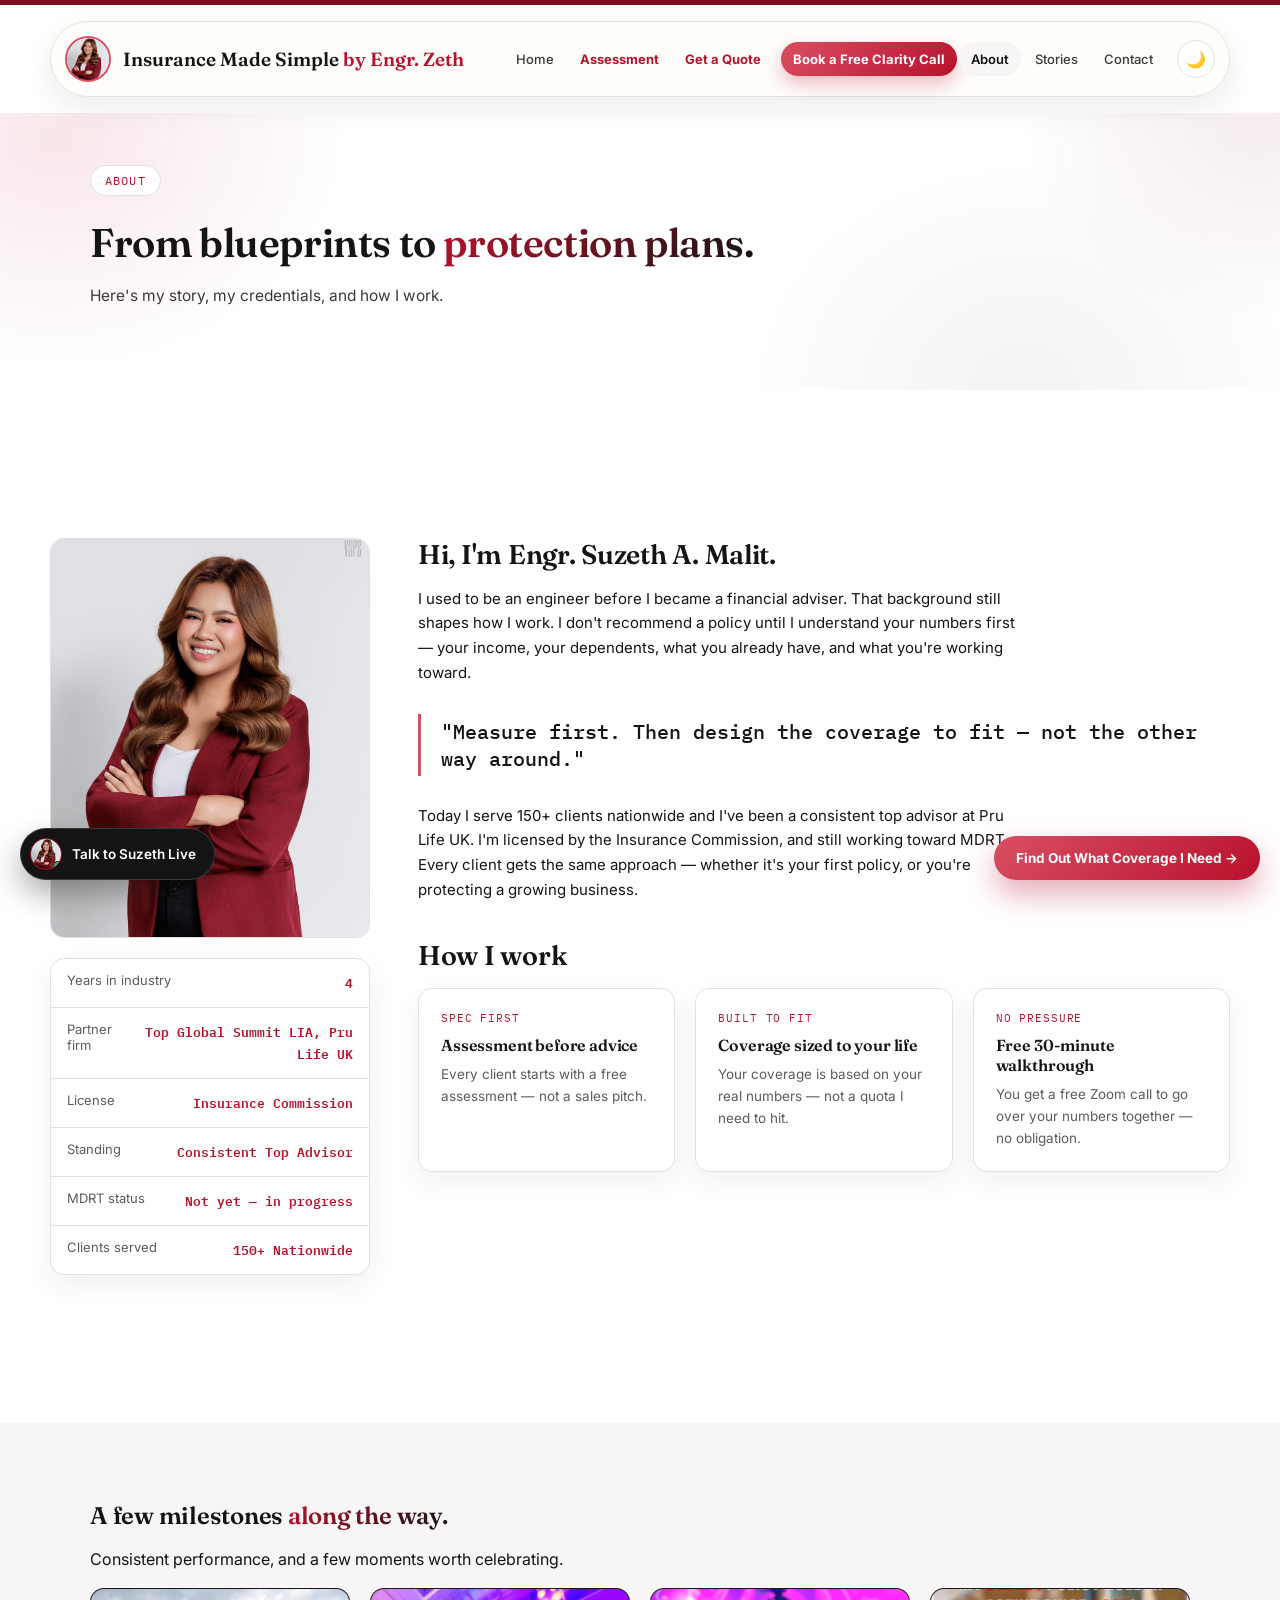
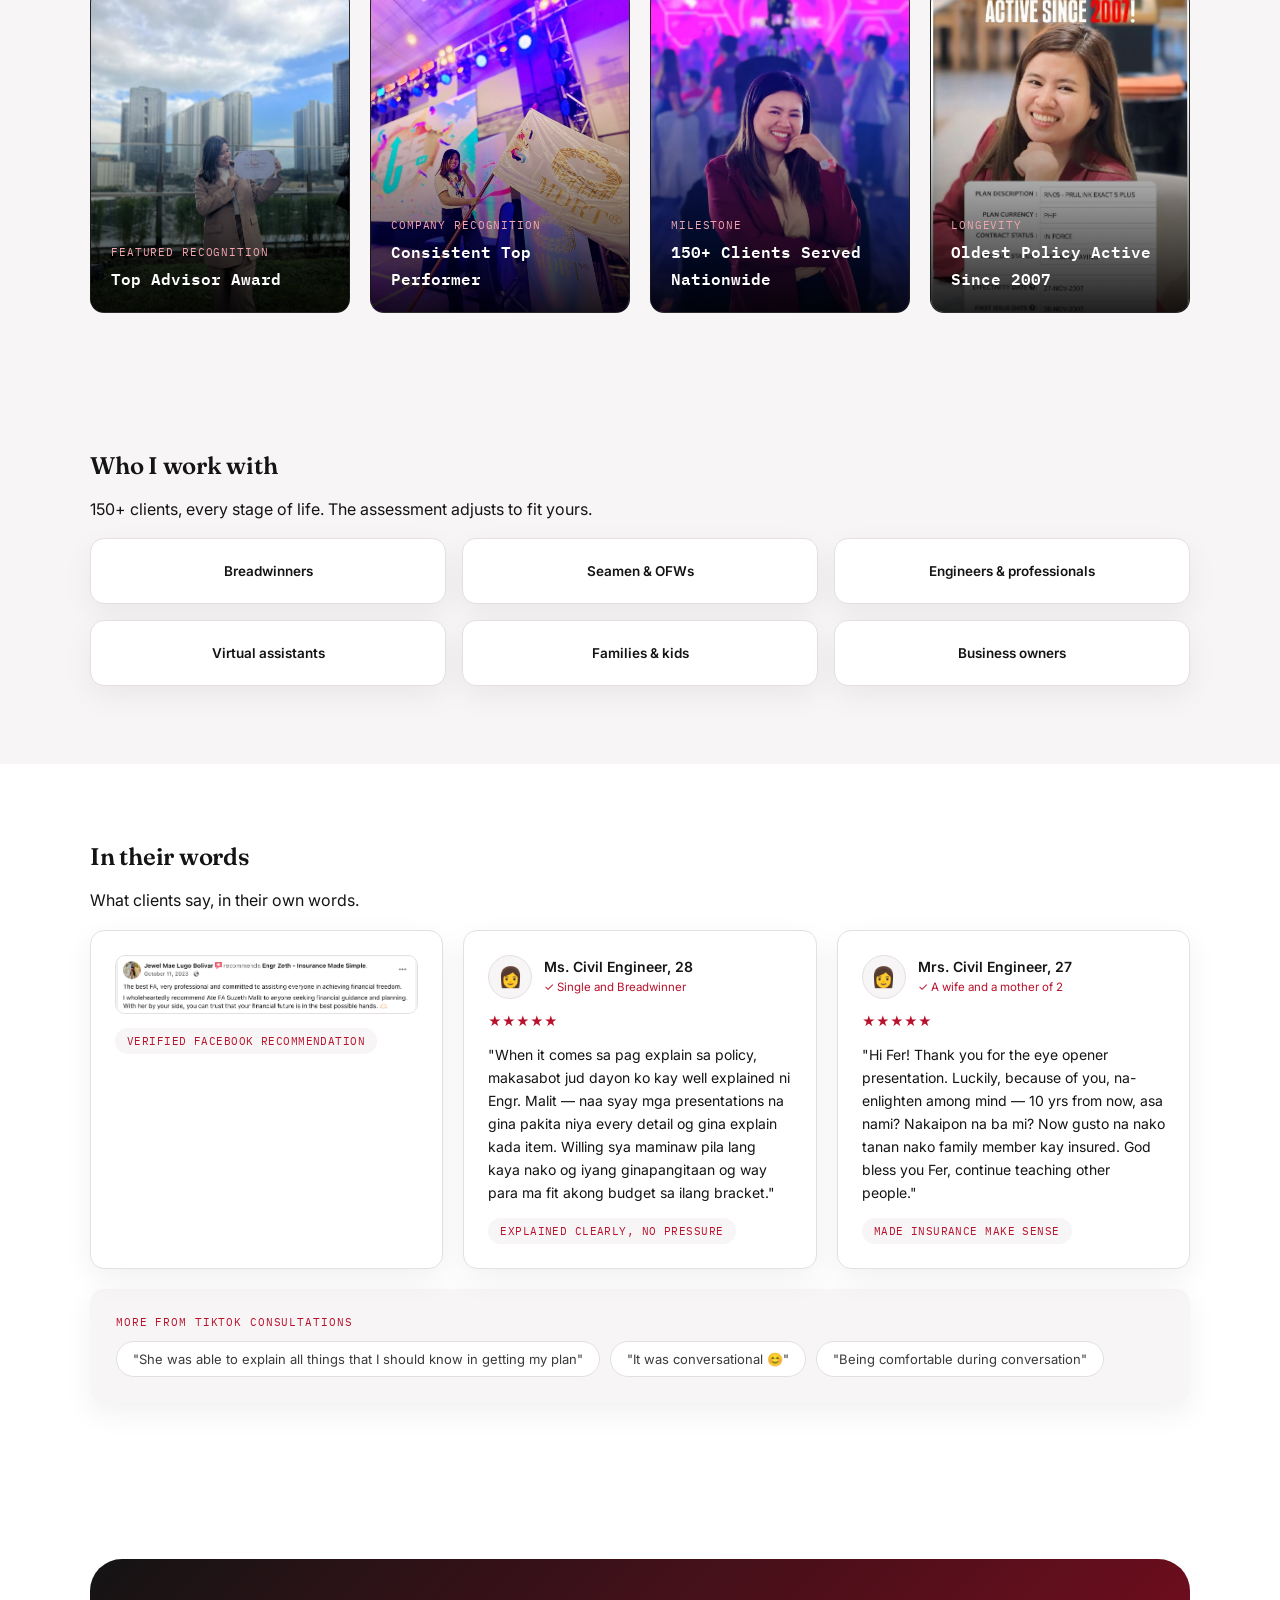
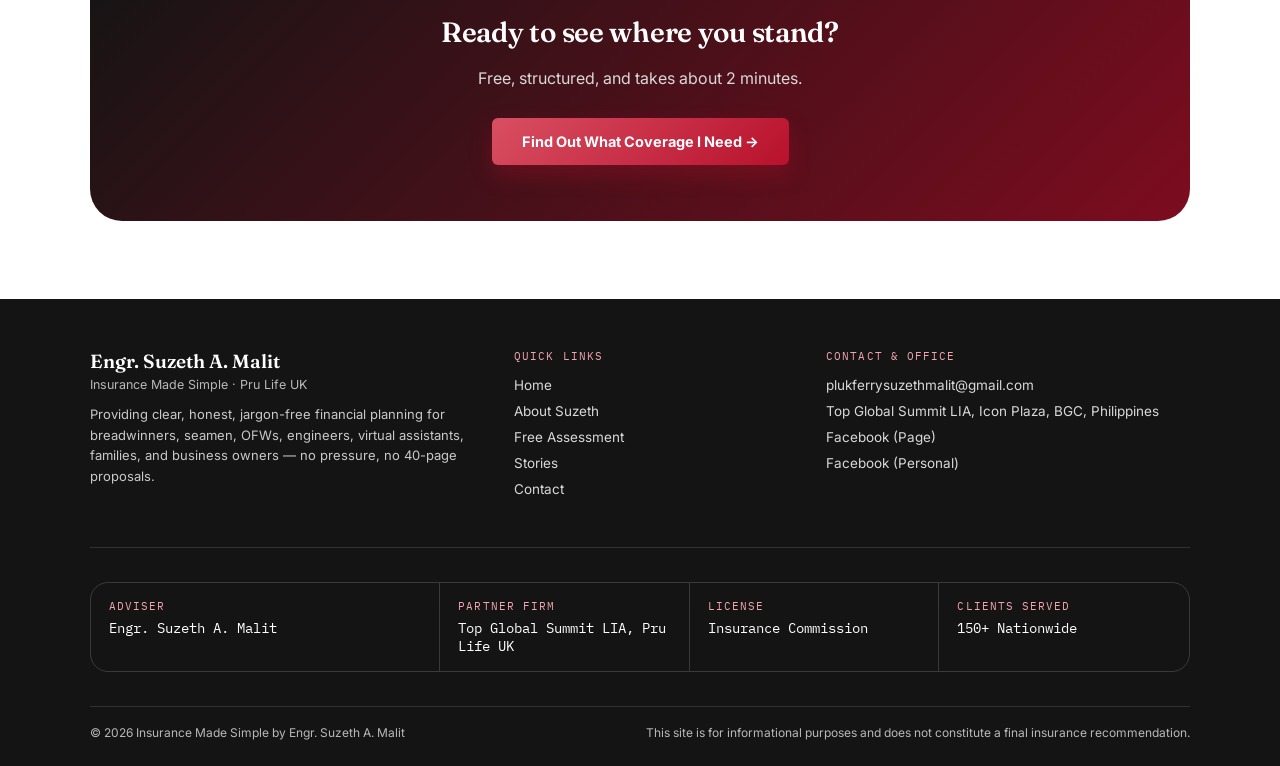
==== commit c2619083: "Update about.html" ====
--- a/about.html
+++ b/about.html
@@ -168,6 +168,7 @@
     <div class="nav-links" id="navLinks">
       <a href="index.html">Home</a>
       <a href="assessment.html" class="nav-highlight">Assessment</a>
+      <a href="#" class="nav-highlight" id="navGetQuoteBtn">Get a Quote</a>
       <a href="booking.html" class="nav-cta">Book a Free Clarity Call</a>
       <a href="about.html" class="current">About</a>
       <a href="stories.html">Stories</a>
@@ -432,6 +433,348 @@
   Talk to Suzeth Live
 </a>
 
+<script src="quote-data.js"></script>
+<script src="quote-engine.js"></script>
 <script src="enhance.js"></script>
+
+<!-- ============================================================
+     GET A QUOTE / FREE ASSESSMENT MODAL
+     Trigger from anywhere with: openQuoteModal()
+     Or add class="js-open-quote-modal" to any link/button.
+     Data-driven by quote-data.js + quote-engine.js (loaded above).
+     ============================================================ -->
+<style>
+  .qm-overlay{
+    position:fixed; inset:0; z-index:9999;
+    background:rgba(24,16,12,0.55);
+    display:none; align-items:center; justify-content:center;
+    padding:20px;
+  }
+  .qm-overlay.qm-open{ display:flex; }
+  .qm-modal{
+    width:100%; max-width:480px; max-height:88vh; overflow-y:auto;
+    background:var(--card, #fff);
+    border-radius:20px;
+    box-shadow:0 30px 80px rgba(20,20,20,0.35);
+    animation:qmPop .22s ease;
+  }
+  @keyframes qmPop{ from{ opacity:0; transform:translateY(14px) scale(.98);} to{ opacity:1; transform:translateY(0) scale(1);} }
+  .qm-header{
+    position:relative;
+    background:linear-gradient(135deg, var(--maroon,#7D0C1F), var(--tan-deep,#a8632c));
+    color:#fff; padding:22px 50px 20px 26px;
+    border-radius:20px 20px 0 0;
+  }
+  .qm-header-eyebrow{
+    font-family:'IBM Plex Mono',monospace; font-size:10.5px; letter-spacing:.1em;
+    text-transform:uppercase; opacity:.85; margin-bottom:6px;
+  }
+  .qm-header h3{ font-family:'Fraunces',serif; font-size:23px; margin:0; color:#fff; line-height:1.25; }
+  .qm-close{
+    position:absolute; top:16px; right:16px;
+    width:30px; height:30px; border-radius:50%;
+    background:rgba(255,255,255,.15); border:none; color:#fff;
+    font-size:18px; line-height:1; cursor:pointer;
+  }
+  .qm-close:hover{ background:rgba(255,255,255,.28); }
+  .qm-body{ padding:26px; }
+  .qm-lede{ font-size:14.5px; color:var(--ink-soft,#5b5b5b); margin:0 0 18px 0; }
+
+  .qm-choice-grid{ display:grid; gap:14px; }
+  .qm-choice-card{
+    display:block; width:100%; text-align:left;
+    border:1.5px solid var(--line,#e6ddd6); background:var(--cream-2,#faf5f0);
+    border-radius:14px; padding:18px; cursor:pointer;
+    font-family:inherit; transition:border-color .15s, transform .15s;
+  }
+  .qm-choice-card:hover{ border-color:var(--tan,#c99a63); transform:translateY(-2px); }
+  .qm-choice-card-alt{ background:var(--card,#fff); }
+  .qm-choice-icon{
+    width:32px; height:32px; border-radius:50%; display:flex; align-items:center; justify-content:center;
+    background:linear-gradient(135deg, var(--tan,#c99a63), var(--tan-deep,#a8632c));
+    color:#fff; font-size:14px; margin-bottom:10px;
+  }
+  .qm-choice-title{ font-family:'Fraunces',serif; font-weight:600; font-size:16.5px; color:var(--ink,#222); margin-bottom:4px; }
+  .qm-choice-sub{ font-size:13px; color:var(--slate,#78716c); margin:0; }
+
+  .qm-field{ display:block; margin-bottom:16px; }
+  .qm-field span{ display:block; font-size:12.5px; font-weight:600; color:var(--ink,#222); margin-bottom:6px; }
+  .qm-field input, .qm-field select{
+    width:100%; padding:11px 13px; border:1.5px solid var(--line,#e6ddd6); border-radius:10px;
+    font-size:14.5px; font-family:inherit; color:var(--ink,#222); background:#fff;
+    box-sizing:border-box;
+  }
+  .qm-field input:focus, .qm-field select:focus{ outline:none; border-color:var(--tan-deep,#a8632c); }
+  .qm-field-row{ display:grid; grid-template-columns:1fr 1fr; gap:12px; }
+
+  .qm-btn-primary{
+    display:flex; align-items:center; justify-content:center; gap:6px;
+    width:100%; padding:13px 20px; border:none; border-radius:100px;
+    background:linear-gradient(135deg, var(--tan,#c99a63), var(--tan-deep,#a8632c));
+    color:#fff; font-weight:700; font-size:14.5px; cursor:pointer;
+    text-decoration:none; margin-top:4px; box-sizing:border-box;
+  }
+  .qm-btn-primary:hover{ filter:brightness(1.06); }
+
+  .qm-back{
+    display:block; margin:14px auto 0 auto; background:none; border:none;
+    color:var(--slate,#78716c); font-size:13px; cursor:pointer; text-decoration:underline;
+    padding:4px;
+  }
+
+  .qm-result-head{
+    display:flex; align-items:baseline; justify-content:space-between; gap:10px;
+    margin-bottom:14px; flex-wrap:wrap;
+  }
+  .qm-result-product{ font-family:'Fraunces',serif; font-weight:600; font-size:16px; color:var(--maroon,#7D0C1F); }
+  .qm-result-premium{ font-size:13px; color:var(--slate,#78716c); }
+  .qm-result-premium b{ color:var(--ink,#222); font-size:15px; }
+
+  .qm-coverage-grid{ display:grid; grid-template-columns:1fr 1fr; gap:10px; margin-bottom:12px; }
+  .qm-cov-item{ border:1px solid var(--line,#e6ddd6); border-radius:12px; padding:13px 12px; }
+  .qm-cov-label{
+    font-family:'IBM Plex Mono',monospace; font-size:9.5px; letter-spacing:.06em;
+    text-transform:uppercase; color:var(--slate,#78716c); margin-bottom:6px;
+  }
+  .qm-cov-value{ font-family:'Fraunces',serif; font-weight:600; font-size:15px; color:var(--ink,#222); }
+
+  .qm-fund-box{
+    background:var(--cream-2,#faf5f0); border:1px solid var(--tan,#c99a63);
+    border-radius:12px; padding:14px; margin-bottom:16px; text-align:center;
+  }
+  .qm-fund-label{
+    font-family:'IBM Plex Mono',monospace; font-size:9.5px; letter-spacing:.06em;
+    text-transform:uppercase; color:var(--tan-deep,#a8632c); margin-bottom:6px;
+  }
+  .qm-fund-value{ font-family:'Fraunces',serif; font-weight:600; font-size:19px; color:var(--tan-deep,#a8632c); }
+  .qm-fund-sub{ font-size:11px; color:var(--slate,#78716c); margin-top:3px; }
+
+  .qm-disclaimer{ font-size:11.5px; color:var(--slate,#78716c); font-style:italic; line-height:1.5; margin:0 0 18px 0; }
+  .qm-cta-block{ text-align:center; background:var(--cream-2,#faf5f0); border-radius:14px; padding:18px; margin-bottom:4px; }
+  .qm-cta-line{ font-size:13px; font-weight:600; color:var(--ink,#222); margin:0 0 12px 0; }
+
+  @media (max-width:480px){
+    .qm-header h3{ font-size:20px; }
+    .qm-body{ padding:20px; }
+    .qm-coverage-grid{ grid-template-columns:1fr; }
+  }
+</style>
+
+<div class="qm-overlay" id="qmOverlay" aria-hidden="true">
+  <div class="qm-modal" role="dialog" aria-modal="true" aria-labelledby="qmTitle">
+
+    <div class="qm-header">
+      <div class="qm-header-eyebrow">Insurance Made Simple · by Engr. Zeth</div>
+      <h3 id="qmTitle">Let's Get You Started</h3>
+      <button class="qm-close" id="qmClose" aria-label="Close">&times;</button>
+    </div>
+
+    <div class="qm-body">
+
+      <!-- STEP 1: choose path -->
+      <div class="qm-step" id="qmStep1">
+        <p class="qm-lede">How would you like to begin?</p>
+        <div class="qm-choice-grid">
+          <button type="button" class="qm-choice-card" id="qmChooseAssessment">
+            <div class="qm-choice-icon">✓</div>
+            <div class="qm-choice-title">Free Assessment</div>
+            <p class="qm-choice-sub">Discover your protection gap in 2 minutes — free &amp; personalized.</p>
+          </button>
+          <button type="button" class="qm-choice-card qm-choice-card-alt" id="qmChooseQuote">
+            <div class="qm-choice-icon">₱</div>
+            <div class="qm-choice-title">Get a Quote</div>
+            <p class="qm-choice-sub">See real sample coverage &amp; premiums based on your age and budget.</p>
+          </button>
+        </div>
+      </div>
+
+      <!-- STEP 2: quote form -->
+      <div class="qm-step" id="qmStep2" hidden>
+        <p class="qm-lede">Tell us a bit about you.</p>
+        <form id="qmForm" novalidate>
+          <label class="qm-field">
+            <span>Your Name</span>
+            <input type="text" id="qmName" required placeholder="e.g. Juan Dela Cruz">
+          </label>
+          <div class="qm-field-row">
+            <label class="qm-field">
+              <span>Age</span>
+              <input type="number" id="qmAge" min="18" max="75" required placeholder="e.g. 30">
+            </label>
+            <label class="qm-field">
+              <span>Monthly Budget</span>
+              <select id="qmBudget" required>
+                <option value="" disabled selected>Select</option>
+                <option value="1500">₱1,000–2,000</option>
+                <option value="3500">₱2,000–5,000</option>
+                <option value="7500">₱5,000–10,000</option>
+                <option value="15000">₱10,000–20,000</option>
+                <option value="25000">₱20,000+</option>
+              </select>
+            </label>
+          </div>
+          <label class="qm-field">
+            <span>Type of Insurance</span>
+            <select id="qmType" required>
+              <option value="" disabled selected>Select insurance type</option>
+              <option value="term">Term Insurance</option>
+              <option value="whole">Whole Life Insurance</option>
+              <option value="vul">VUL (Variable Universal Life)</option>
+            </select>
+          </label>
+          <button type="submit" class="qm-btn-primary">Quote</button>
+        </form>
+        <button type="button" class="qm-back" id="qmBackTo1">← Back</button>
+      </div>
+
+      <!-- STEP 3: sample quote result -->
+      <div class="qm-step" id="qmStep3" hidden>
+        <p class="qm-lede" id="qmResultLede">Here's your sample quotation:</p>
+
+        <div class="qm-result-head">
+          <span class="qm-result-product" id="qmResultProduct">—</span>
+          <span class="qm-result-premium">Annual premium <b id="qmResultPremium">—</b></span>
+        </div>
+
+        <div class="qm-coverage-grid">
+          <div class="qm-cov-item">
+            <div class="qm-cov-label">Life Insurance</div>
+            <div class="qm-cov-value" id="qmCovLife">—</div>
+          </div>
+          <div class="qm-cov-item">
+            <div class="qm-cov-label">Critical Illness</div>
+            <div class="qm-cov-value" id="qmCovCI">—</div>
+          </div>
+          <div class="qm-cov-item">
+            <div class="qm-cov-label">Disability</div>
+            <div class="qm-cov-value" id="qmCovDisability">—</div>
+          </div>
+          <div class="qm-cov-item">
+            <div class="qm-cov-label">Accident Only</div>
+            <div class="qm-cov-value" id="qmCovAccident">—</div>
+          </div>
+        </div>
+
+        <div class="qm-fund-box" id="qmFundBox" hidden>
+          <div class="qm-fund-label">Highest Fund / Cash Value</div>
+          <div class="qm-fund-value" id="qmFundValue">—</div>
+          <div class="qm-fund-sub">Projected value across the plan's saving years</div>
+        </div>
+
+        <p class="qm-disclaimer">Figures are pulled from real sample proposal data closest to your age and budget, for illustration only. Your actual plan, coverage, and premium will be tailored to you by Engr. Zeth upon underwriting.</p>
+
+        <div class="qm-cta-block">
+          <p class="qm-cta-line">Click the button below to be prioritized for contacting by an advisor.</p>
+          <a href="booking.html" class="qm-btn-primary" id="qmTalkAdvisor">I'm Ready to Talk to an Advisor</a>
+        </div>
+
+        <button type="button" class="qm-back" id="qmBackTo2">← Recompute</button>
+      </div>
+
+    </div>
+  </div>
+</div>
+
+<script>
+(function(){
+  var overlay = document.getElementById('qmOverlay');
+  var step1 = document.getElementById('qmStep1');
+  var step2 = document.getElementById('qmStep2');
+  var step3 = document.getElementById('qmStep3');
+
+  function showStep(step){
+    [step1, step2, step3].forEach(function(s){ s.hidden = true; });
+    step.hidden = false;
+  }
+
+  window.openQuoteModal = function(){
+    overlay.classList.add('qm-open');
+    overlay.setAttribute('aria-hidden', 'false');
+    document.body.style.overflow = 'hidden';
+    showStep(step1);
+  };
+
+  function closeQuoteModal(){
+    overlay.classList.remove('qm-open');
+    overlay.setAttribute('aria-hidden', 'true');
+    document.body.style.overflow = '';
+  }
+
+  document.getElementById('qmClose').addEventListener('click', closeQuoteModal);
+  overlay.addEventListener('click', function(e){
+    if (e.target === overlay) closeQuoteModal();
+  });
+  document.addEventListener('keydown', function(e){
+    if (e.key === 'Escape' && overlay.classList.contains('qm-open')) closeQuoteModal();
+  });
+
+  // Any element with class="js-open-quote-modal" also opens the modal
+  document.querySelectorAll('.js-open-quote-modal, #navGetQuoteBtn, #heroGetQuoteBtn').forEach(function(el){
+    el.addEventListener('click', function(e){
+      e.preventDefault();
+      window.openQuoteModal();
+    });
+  });
+
+  document.getElementById('qmChooseAssessment').addEventListener('click', function(){
+    window.location.href = 'assessment.html';
+  });
+  document.getElementById('qmChooseQuote').addEventListener('click', function(){
+    showStep(step2);
+  });
+  document.getElementById('qmBackTo1').addEventListener('click', function(){ showStep(step1); });
+  document.getElementById('qmBackTo2').addEventListener('click', function(){ showStep(step2); });
+
+  function formatPeso(n){
+    if (n === null || n === undefined) return '—';
+    return '₱' + Math.round(n).toLocaleString('en-PH');
+  }
+
+  document.getElementById('qmForm').addEventListener('submit', function(e){
+    e.preventDefault();
+
+    var name = document.getElementById('qmName').value.trim() || 'there';
+    var age = parseInt(document.getElementById('qmAge').value, 10);
+    var monthly = parseInt(document.getElementById('qmBudget').value, 10);
+    var type = document.getElementById('qmType').value;
+
+    if (!age || !monthly || !type) return;
+
+    var result = (typeof qeBuildQuote === 'function') ? qeBuildQuote(type, age, monthly) : null;
+
+    if (!result) {
+      document.getElementById('qmResultLede').textContent = 'Sorry ' + name + ', we could not find a matching sample for that combination — an advisor will follow up with exact figures.';
+      document.getElementById('qmResultProduct').textContent = '—';
+      document.getElementById('qmResultPremium').textContent = '—';
+      document.getElementById('qmCovLife').textContent = '—';
+      document.getElementById('qmCovCI').textContent = '—';
+      document.getElementById('qmCovDisability').textContent = '—';
+      document.getElementById('qmCovAccident').textContent = '—';
+      document.getElementById('qmFundBox').hidden = true;
+      showStep(step3);
+      return;
+    }
+
+    document.getElementById('qmResultLede').textContent = 'Hi ' + name + ', here\'s your sample quotation:';
+    document.getElementById('qmResultProduct').textContent = result.productLabel;
+    document.getElementById('qmResultPremium').textContent = formatPeso(result.premiumAnnual);
+    document.getElementById('qmCovLife').textContent = formatPeso(result.life);
+    document.getElementById('qmCovCI').textContent = result.ci ? formatPeso(result.ci) : 'Not included';
+    document.getElementById('qmCovDisability').textContent = result.disability ? formatPeso(result.disability) : 'Not included';
+    document.getElementById('qmCovAccident').textContent = result.accident ? formatPeso(result.accident) : 'Not included';
+
+    var fundBox = document.getElementById('qmFundBox');
+    if (result.fundValue !== null && result.fundValue !== undefined) {
+      fundBox.hidden = false;
+      document.getElementById('qmFundValue').textContent = formatPeso(result.fundValue);
+    } else {
+      fundBox.hidden = true;
+    }
+
+    showStep(step3);
+  });
+})();
+</script>
+
 </body>
 </html>
